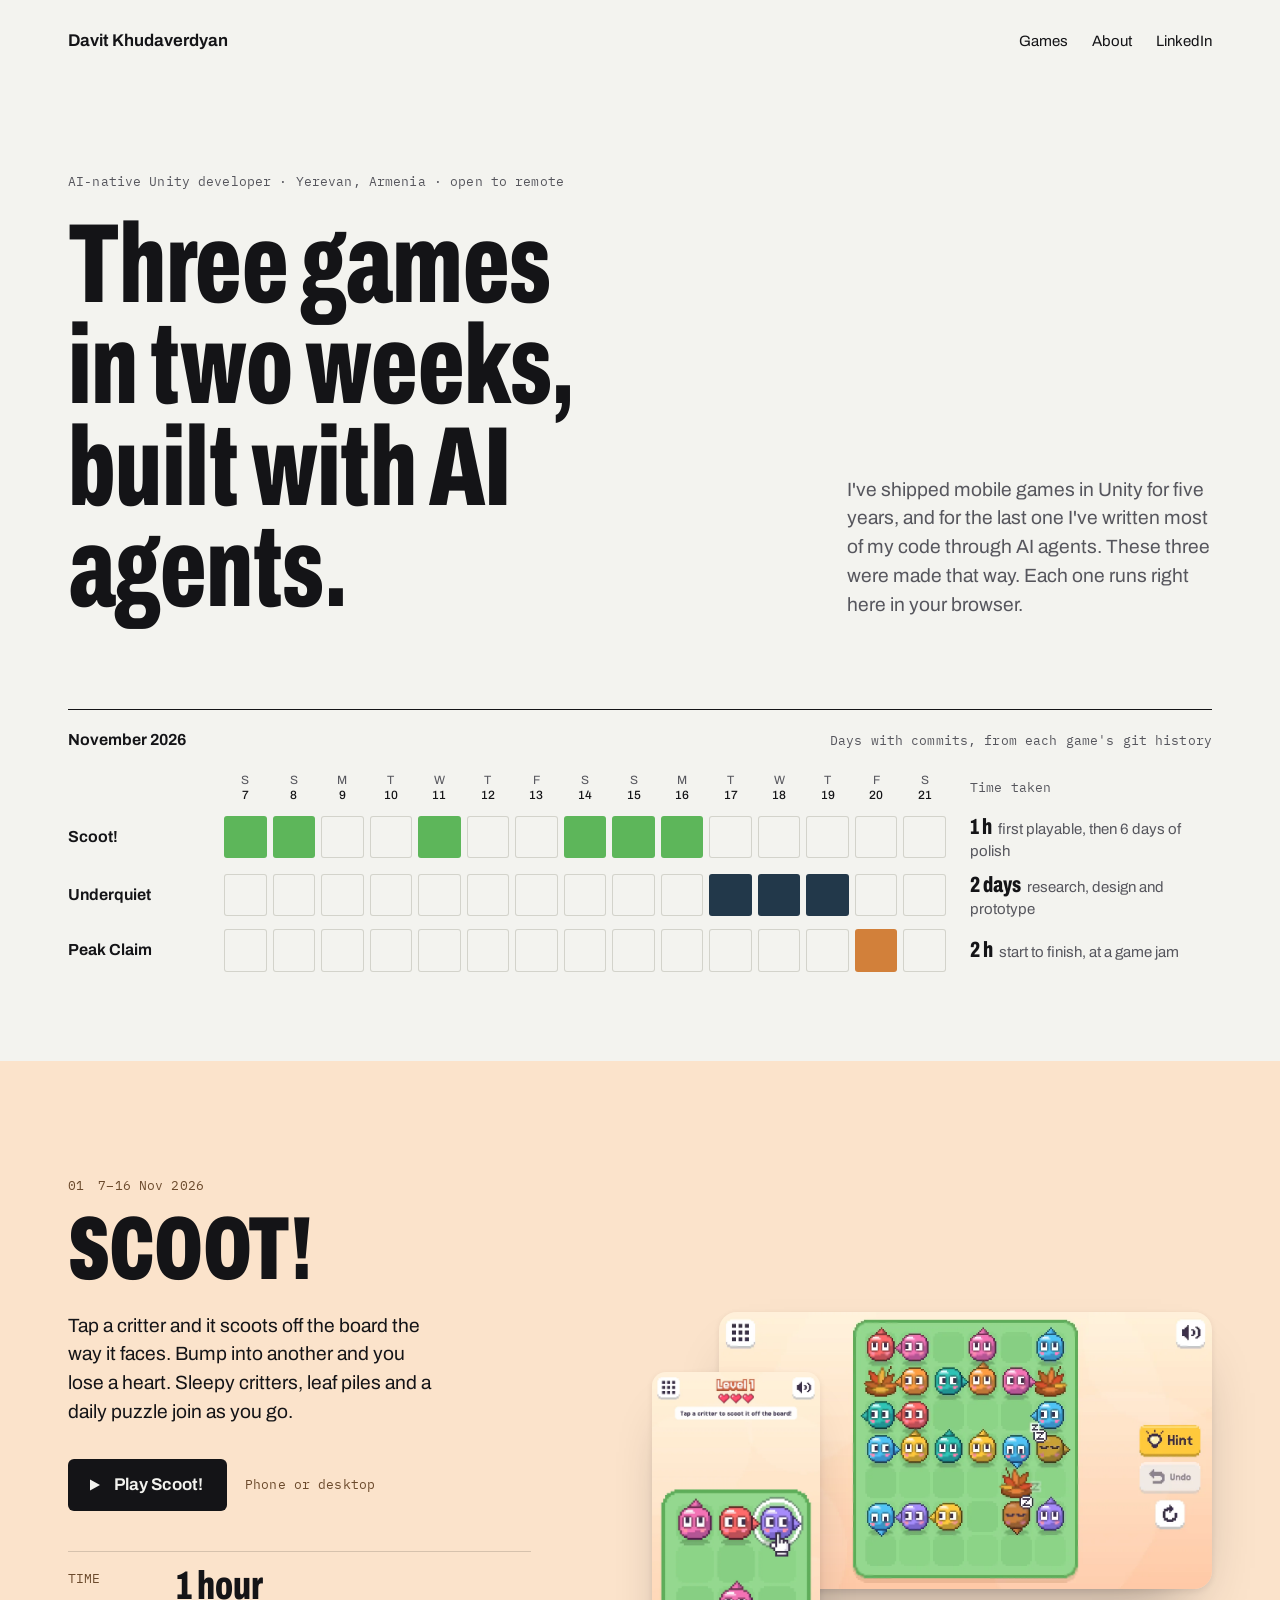
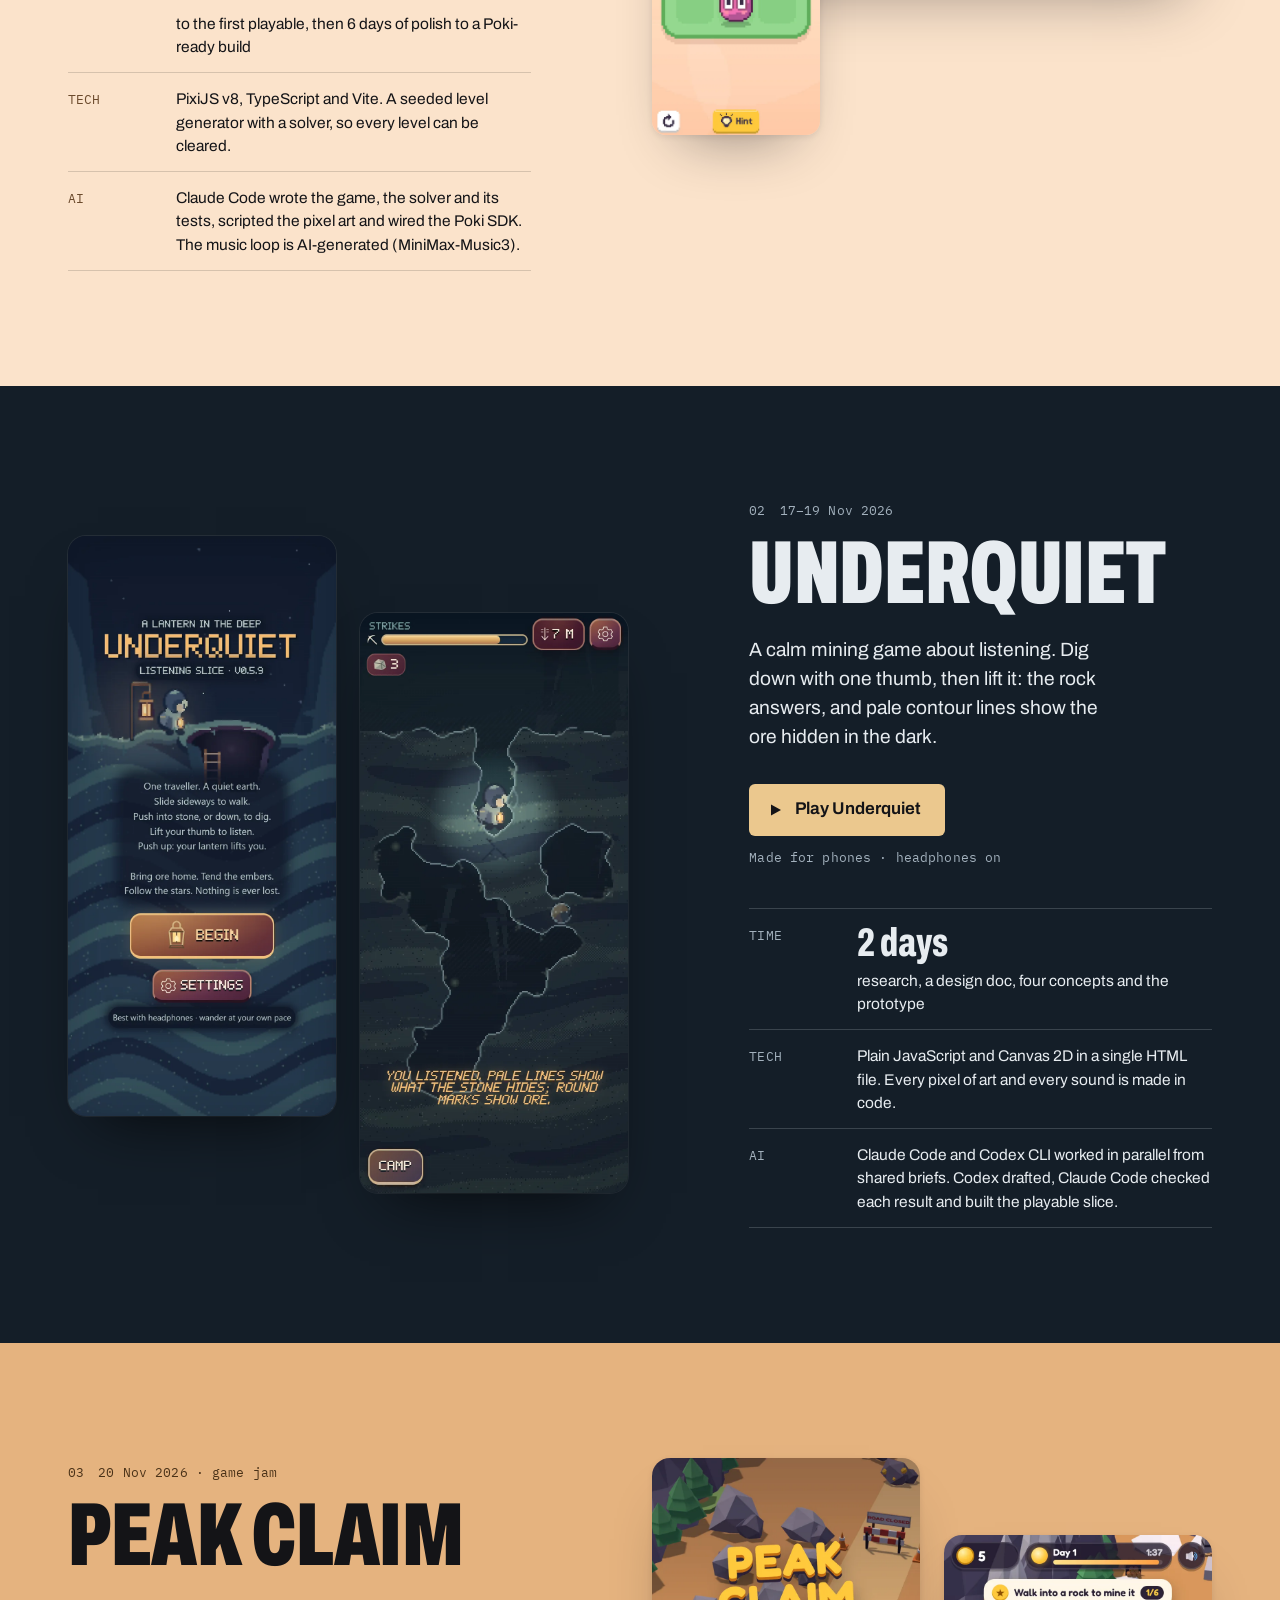
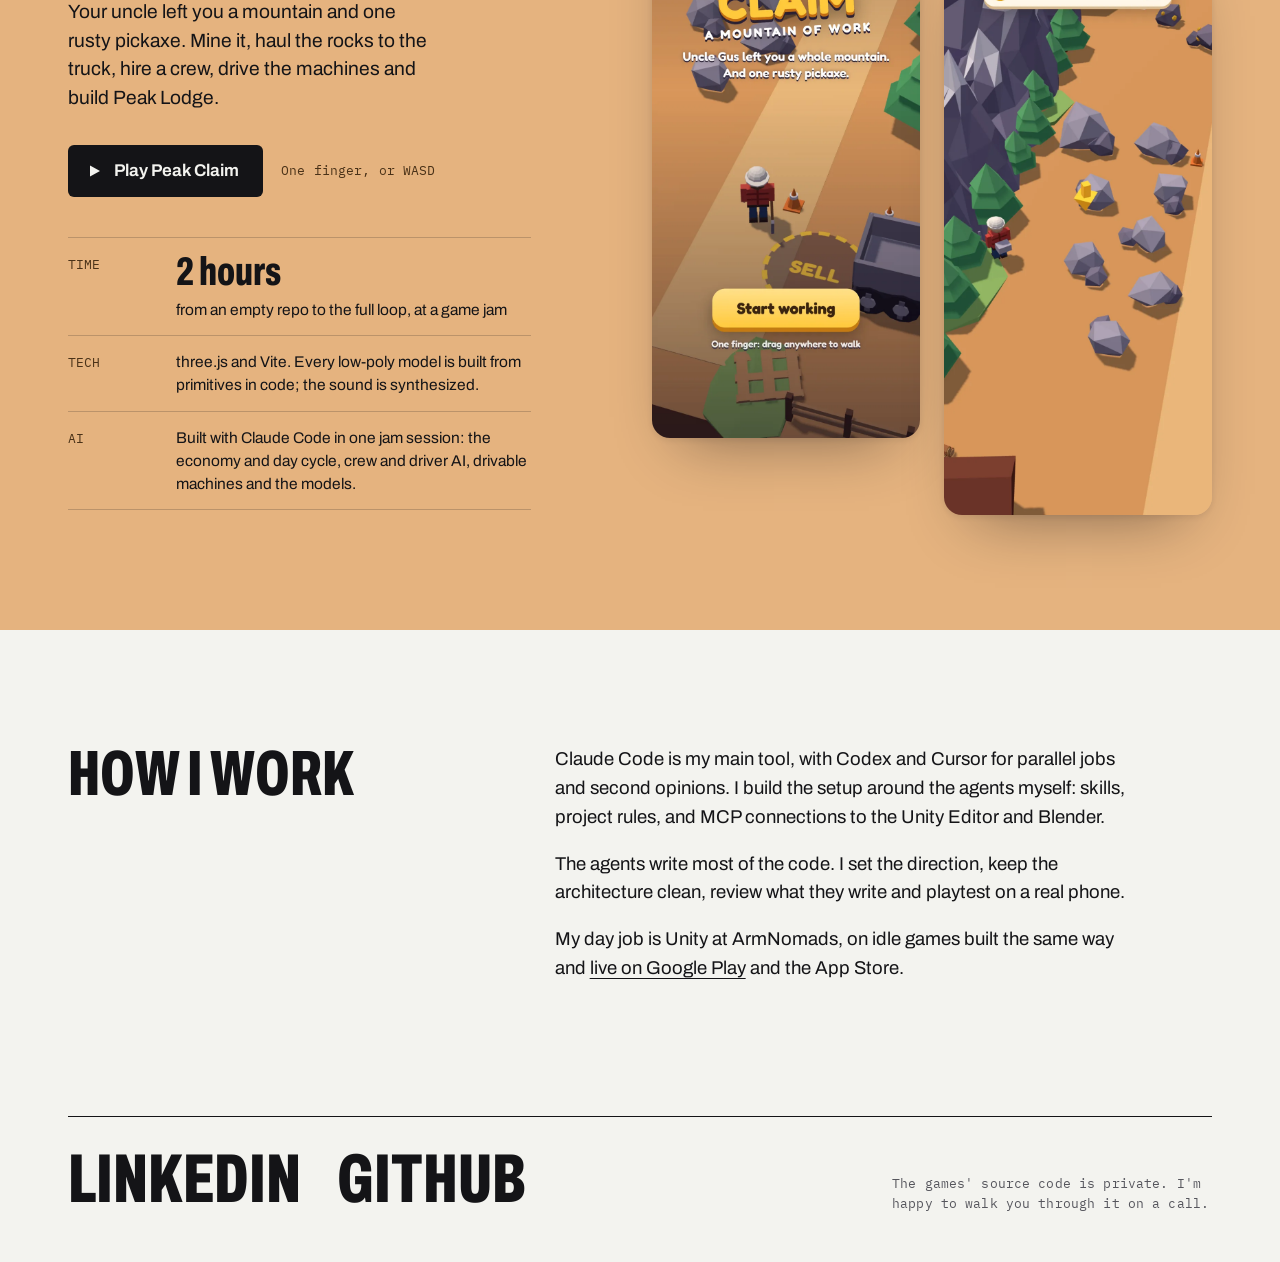
==== index.html @ 6ec35823 "Replace the Vue template with a games showcase A static one-page site with three games built with AI" ====
<!doctype html>
<html lang="en">
<head>
<meta charset="utf-8">
<meta name="viewport" content="width=device-width, initial-scale=1">
<title>Davit Khudaverdyan · AI-native Unity developer</title>
<meta name="description" content="Three games built with AI agents in two weeks, playable in the browser: Scoot!, Underquiet and Peak Claim. Davit Khudaverdyan, Unity developer.">
<link rel="canonical" href="https://eternal-crave.github.io/gamedev-portfolio/">
<meta property="og:type" content="website">
<meta property="og:title" content="Davit Khudaverdyan · Three games built with AI agents">
<meta property="og:description" content="Scoot!, Underquiet and Peak Claim: playable in the browser, with how long each took and how AI was used.">
<meta property="og:url" content="https://eternal-crave.github.io/gamedev-portfolio/">
<meta property="og:image" content="https://eternal-crave.github.io/gamedev-portfolio/img/og.png">
<meta property="og:image:width" content="1200">
<meta property="og:image:height" content="630">
<meta name="twitter:card" content="summary_large_image">
<meta name="theme-color" content="#f3f3ef">
<link rel="icon" href="img/favicon.svg" type="image/svg+xml">
<link rel="preconnect" href="https://fonts.googleapis.com">
<link rel="preconnect" href="https://fonts.gstatic.com" crossorigin>
<link rel="stylesheet" href="https://fonts.googleapis.com/css2?family=Archivo:wdth,wght@62..125,400..900&amp;family=IBM+Plex+Mono:wght@400;500&amp;display=swap">
<link rel="stylesheet" href="css/site.css">
</head>
<body>

<header class="wrap top">
<a class="name" href="./">Davit Khudaverdyan</a>
<nav aria-label="Main">
<a href="#games">Games</a>
<a href="#about">About</a>
<a href="https://www.linkedin.com/in/khudaverdyan-davit/">LinkedIn</a>
</nav>
</header>

<main>
<section class="wrap intro">
<p class="role mono">AI-native Unity developer · Yerevan, Armenia · open to remote</p>
<div class="intro-grid">
<h1>Three games in two weeks, built with AI agents.</h1>
<p class="lede">I've shipped mobile games in Unity for five years, and for the last one I've written most of my code through AI agents. These three were made that way. Each one runs right here in your browser.</p>
</div>

<figure class="log" id="games" aria-labelledby="log-title">
<div class="log-head">
<h2 id="log-title">November 2026</h2>
<p class="mono">Days with commits, from each game's git history</p>
</div>
<div class="log-grid">
<span></span>
<span class="d" aria-hidden="true">S<b>7</b></span><span class="d" aria-hidden="true">S<b>8</b></span><span class="d" aria-hidden="true">M<b>9</b></span><span class="d" aria-hidden="true">T<b>10</b></span><span class="d" aria-hidden="true">W<b>11</b></span><span class="d" aria-hidden="true">T<b>12</b></span><span class="d" aria-hidden="true">F<b>13</b></span><span class="d" aria-hidden="true">S<b>14</b></span><span class="d" aria-hidden="true">S<b>15</b></span><span class="d" aria-hidden="true">M<b>16</b></span><span class="d" aria-hidden="true">T<b>17</b></span><span class="d" aria-hidden="true">W<b>18</b></span><span class="d" aria-hidden="true">T<b>19</b></span><span class="d" aria-hidden="true">F<b>20</b></span><span class="d" aria-hidden="true">S<b>21</b></span>
<span class="th-tot mono">Time taken</span>

<a class="row-name r-scoot" href="#scoot">Scoot!<span class="sr">: commits on 7, 8, 11, 14, 15 and 16 November</span></a>
<span class="c on r-scoot"></span><span class="c on r-scoot"></span><span class="c"></span><span class="c"></span><span class="c on r-scoot"></span><span class="c"></span><span class="c"></span><span class="c on r-scoot"></span><span class="c on r-scoot"></span><span class="c on r-scoot"></span><span class="c"></span><span class="c"></span><span class="c"></span><span class="c"></span><span class="c"></span>
<span class="tot"><b>1 h</b>first playable, then 6 days of polish</span>

<a class="row-name r-uq" href="#underquiet">Underquiet<span class="sr">: commits on 17, 18 and 19 November</span></a>
<span class="c"></span><span class="c"></span><span class="c"></span><span class="c"></span><span class="c"></span><span class="c"></span><span class="c"></span><span class="c"></span><span class="c"></span><span class="c"></span><span class="c on r-uq"></span><span class="c on r-uq"></span><span class="c on r-uq"></span><span class="c"></span><span class="c"></span>
<span class="tot"><b>2 days</b>research, design and prototype</span>

<a class="row-name r-peak" href="#peak-claim">Peak Claim<span class="sr">: commits on 20 November</span></a>
<span class="c"></span><span class="c"></span><span class="c"></span><span class="c"></span><span class="c"></span><span class="c"></span><span class="c"></span><span class="c"></span><span class="c"></span><span class="c"></span><span class="c"></span><span class="c"></span><span class="c"></span><span class="c on r-peak"></span><span class="c"></span>
<span class="tot"><b>2 h</b>start to finish, at a game jam</span>
</div>
</figure>
</section>

<section class="game game--scoot" id="scoot" aria-labelledby="scoot-title">
<div class="wrap game-grid">
<div class="game-text">
<p class="game-meta mono"><span>01</span><span>7–16 Nov 2026</span></p>
<h2 class="game-title" id="scoot-title">Scoot!</h2>
<p class="pitch">Tap a critter and it scoots off the board the way it faces. Bump into another and you lose a heart. Sleepy critters, leaf piles and a daily puzzle join as you go.</p>
<div class="actions">
<a class="play" href="games/scoot/"><svg viewBox="0 0 14 14" aria-hidden="true"><path d="M2 1.5v11l10-5.5z" fill="currentColor"/></svg>Play Scoot!</a>
<span class="hint mono">Phone or desktop</span>
</div>
<dl class="spec">
<div><dt class="mono">Time</dt><dd><span class="big">1 hour</span>to the first playable, then 6 days of polish to a Poki-ready build</dd></div>
<div><dt class="mono">Tech</dt><dd>PixiJS v8, TypeScript and Vite. A seeded level generator with a solver, so every level can be cleared.</dd></div>
<div><dt class="mono">AI</dt><dd>Claude Code wrote the game, the solver and its tests, scripted the pixel art and wired the Poki SDK. The music loop is AI-generated (MiniMax-Music3).</dd></div>
</dl>
</div>
<div class="game-media">
<div class="stack">
<img class="shot wide" src="img/scoot-wide.webp" width="1280" height="720" loading="lazy" decoding="async" alt="Scoot level 17: a green board full of round pixel-art critters, some asleep, with leaf piles in two corners.">
<img class="shot phone" src="img/scoot-portrait.webp" width="780" height="1688" loading="lazy" decoding="async" alt="Scoot on a phone: level 1 with four critters and a pointing hand showing which one to tap.">
</div>
</div>
</div>
</section>

<section class="game game--uq game--flip" id="underquiet" aria-labelledby="uq-title">
<div class="wrap game-grid">
<div class="game-text">
<p class="game-meta mono"><span>02</span><span>17–19 Nov 2026</span></p>
<h2 class="game-title" id="uq-title">Underquiet</h2>
<p class="pitch">A calm mining game about listening. Dig down with one thumb, then lift it: the rock answers, and pale contour lines show the ore hidden in the dark.</p>
<div class="actions">
<a class="play" href="games/underquiet/"><svg viewBox="0 0 14 14" aria-hidden="true"><path d="M2 1.5v11l10-5.5z" fill="currentColor"/></svg>Play Underquiet</a>
<span class="hint mono">Made for phones · headphones on</span>
</div>
<dl class="spec">
<div><dt class="mono">Time</dt><dd><span class="big">2 days</span>research, a design doc, four concepts and the prototype</dd></div>
<div><dt class="mono">Tech</dt><dd>Plain JavaScript and Canvas 2D in a single HTML file. Every pixel of art and every sound is made in code.</dd></div>
<div><dt class="mono">AI</dt><dd>Claude Code and Codex CLI worked in parallel from shared briefs. Codex drafted, Claude Code checked each result and built the playable slice.</dd></div>
</dl>
</div>
<div class="game-media">
<div class="pair">
<img class="shot" src="img/uq-title.webp" width="780" height="1688" loading="lazy" decoding="async" alt="Underquiet title screen: a hooded traveller with a lantern beside a mine shaft at night.">
<img class="shot" src="img/uq-listen.webp" width="780" height="1688" loading="lazy" decoding="async" alt="Underquiet underground: pale contour lines outline caves and ore around the lantern.">
</div>
</div>
</div>
</section>

<section class="game game--peak" id="peak-claim" aria-labelledby="peak-title">
<div class="wrap game-grid">
<div class="game-text">
<p class="game-meta mono"><span>03</span><span>20 Nov 2026 · game jam</span></p>
<h2 class="game-title" id="peak-title">Peak Claim</h2>
<p class="pitch">Your uncle left you a mountain and one rusty pickaxe. Mine it, haul the rocks to the truck, hire a crew, drive the machines and build Peak Lodge.</p>
<div class="actions">
<a class="play" href="games/peak-claim/"><svg viewBox="0 0 14 14" aria-hidden="true"><path d="M2 1.5v11l10-5.5z" fill="currentColor"/></svg>Play Peak Claim</a>
<span class="hint mono">One finger, or WASD</span>
</div>
<dl class="spec">
<div><dt class="mono">Time</dt><dd><span class="big">2 hours</span>from an empty repo to the full loop, at a game jam</dd></div>
<div><dt class="mono">Tech</dt><dd>three.js and Vite. Every low-poly model is built from primitives in code; the sound is synthesized.</dd></div>
<div><dt class="mono">AI</dt><dd>Built with Claude Code in one jam session: the economy and day cycle, crew and driver AI, drivable machines and the models.</dd></div>
</dl>
</div>
<div class="game-media">
<div class="pair">
<img class="shot" src="img/peak-title.webp" width="780" height="1688" loading="lazy" decoding="async" alt="Peak Claim title screen: a low-poly miner by a dump truck on a mountain road.">
<img class="shot" src="img/peak-play.webp" width="780" height="1688" loading="lazy" decoding="async" alt="Peak Claim gameplay: the miner walks into a field of grey rocks with a quest to mine six.">
</div>
</div>
</div>
</section>

<section class="wrap about" id="about" aria-labelledby="about-title">
<div class="about-grid">
<h2 id="about-title">How I work</h2>
<div class="about-body">
<p>Claude Code is my main tool, with Codex and Cursor for parallel jobs and second opinions. I build the setup around the agents myself: skills, project rules, and MCP connections to the Unity Editor and Blender.</p>
<p>The agents write most of the code. I set the direction, keep the architecture clean, review what they write and playtest on a real phone.</p>
<p>My day job is Unity at ArmNomads, on idle games built the same way and <a href="https://play.google.com/store/apps/dev?id=7195629711196823093">live on Google Play</a> and the App Store.</p>
</div>
</div>
</section>
</main>

<footer class="wrap">
<div class="foot">
<div class="contact">
<a href="https://www.linkedin.com/in/khudaverdyan-davit/">LinkedIn</a>
<a href="https://github.com/eternal-crave">GitHub</a>
</div>
<p class="foot-note mono">The games' source code is private. I'm happy to walk you through it on a call.</p>
</div>
</footer>

</body>
</html>
---- css/site.css ----
:root {
  --paper: #f3f3ef;
  --ink: #141417;
  --muted: #56565d;
  --line: #d3d3cb;

  --scoot-bg: #fbe3cb;
  --scoot-sub: #6b4a2c;
  --uq-bg: #141e28;
  --uq-ink: #e7ecf0;
  --uq-sub: #a3b1bd;
  --uq-lamp: #ebc88e;
  --peak-bg: #e5b37f;
  --peak-sub: #4a3218;
}

* { box-sizing: border-box; }
html { -webkit-text-size-adjust: 100%; }
body {
  margin: 0;
  background: var(--paper);
  color: var(--ink);
  font-family: "Archivo", system-ui, -apple-system, "Segoe UI", sans-serif;
  font-size: 17px;
  line-height: 1.55;
  -webkit-font-smoothing: antialiased;
}
img { display: block; max-width: 100%; height: auto; }
a { color: inherit; }
a:focus-visible { outline: 3px solid currentColor; outline-offset: 4px; border-radius: 2px; }

.wrap { max-width: 1240px; margin: 0 auto; padding: 0 clamp(16px, 4vw, 48px); }
.mono { font-family: "IBM Plex Mono", ui-monospace, "Cascadia Mono", monospace; font-size: 13px; letter-spacing: 0.01em; }
.sr { position: absolute; width: 1px; height: 1px; overflow: hidden; clip: rect(0 0 0 0); white-space: nowrap; }

/* Top bar */
.top { display: flex; flex-wrap: wrap; justify-content: space-between; align-items: baseline; gap: 8px 24px; padding-top: 28px; padding-bottom: 28px; }
.top .name { font-weight: 650; font-size: 17px; text-decoration: none; }
.top nav { display: flex; gap: 24px; font-size: 15px; }
.top nav a { text-decoration: none; }
.top a:hover { text-decoration: underline; text-underline-offset: 4px; }

/* Intro */
.intro { padding-top: clamp(32px, 7vw, 96px); padding-bottom: clamp(56px, 7vw, 104px); }
.role { color: var(--muted); margin: 0 0 22px; }
.intro-grid { display: grid; grid-template-columns: repeat(12, minmax(0, 1fr)); column-gap: 24px; row-gap: 28px; align-items: end; }
h1 { grid-column: 1 / span 8; margin: 0; font-stretch: 62%; font-weight: 800; font-size: clamp(54px, 8.8vw, 132px); line-height: 0.9; letter-spacing: -0.005em; max-width: 11.5ch; }
.lede { grid-column: 9 / span 4; margin: 0; font-size: clamp(18px, 1.5vw, 20px); line-height: 1.5; color: var(--muted); }

/* Timesheet */
.log { margin: clamp(56px, 7vw, 104px) 0 0; padding-top: 18px; border-top: 1.5px solid var(--ink); }
.log-head { display: flex; flex-wrap: wrap; justify-content: space-between; align-items: baseline; gap: 6px 16px; margin-bottom: 20px; }
.log-head h2 { margin: 0; font-size: 16px; font-weight: 650; }
.log-head p { margin: 0; color: var(--muted); }
.log-grid { display: grid; grid-template-columns: minmax(96px, 150px) repeat(15, minmax(0, 1fr)) minmax(170px, 260px); column-gap: 6px; row-gap: 10px; align-items: center; }
.d { text-align: center; color: var(--muted); font-size: 12px; line-height: 1.25; }
.d b { display: block; font-weight: 500; color: var(--ink); }
.c { aspect-ratio: 1; border-radius: 3px; box-shadow: inset 0 0 0 1px var(--line); }
.c.on { box-shadow: none; background: var(--cell); }
.r-scoot { --cell: #5db65a; }
.r-uq { --cell: #22384a; }
.r-peak { --cell: #d2803a; }
.row-name { font-weight: 650; font-size: 16px; text-decoration: none; }
.row-name:hover { text-decoration: underline; text-underline-offset: 4px; }
.tot { padding-left: 18px; color: var(--muted); font-size: 15px; line-height: 1.3; }
.tot b { font-stretch: 70%; font-weight: 800; font-size: 22px; color: var(--ink); margin-right: 6px; }
.th-tot { padding-left: 18px; color: var(--muted); }

/* Games */
.game { padding: clamp(64px, 9vw, 136px) 0; background: var(--bg); color: var(--fg, var(--ink)); }
.game--scoot { --bg: var(--scoot-bg); --sub: var(--scoot-sub); --rule: rgba(20, 20, 23, 0.16); }
.game--uq { --bg: var(--uq-bg); --fg: var(--uq-ink); --sub: var(--uq-sub); --rule: rgba(231, 236, 240, 0.18); }
.game--peak { --bg: var(--peak-bg); --sub: var(--peak-sub); --rule: rgba(20, 20, 23, 0.2); }
.game-grid { display: grid; grid-template-columns: repeat(12, minmax(0, 1fr)); column-gap: 24px; row-gap: 56px; align-items: center; }
.game-text { grid-column: 1 / span 5; }
.game-media { grid-column: 7 / span 6; }
.game--flip .game-text { grid-column: 8 / span 5; order: 2; }
.game--flip .game-media { grid-column: 1 / span 6; order: 1; }
.game-meta { display: flex; gap: 14px; margin: 0; color: var(--sub); }
.game-title { margin: 14px 0 24px; font-stretch: 62%; font-weight: 850; font-size: clamp(60px, 7vw, 104px); line-height: 0.86; letter-spacing: -0.005em; text-transform: uppercase; }
.pitch { margin: 0; max-width: 34ch; font-size: clamp(18px, 1.5vw, 20px); line-height: 1.5; }
.actions { display: flex; flex-wrap: wrap; align-items: center; gap: 12px 18px; margin-top: 32px; }
.play { display: inline-flex; align-items: center; gap: 12px; min-height: 52px; padding: 0 24px 0 20px; border-radius: 6px; background: var(--ink); color: var(--paper); font-weight: 650; font-size: 17px; text-decoration: none; transition: transform 0.15s ease, background-color 0.15s ease; }
.play svg { width: 14px; height: 14px; flex: none; }
.play:hover { background: #000; transform: translateY(-1px); }
.play:active { transform: translateY(0); }
.play:focus-visible { outline: 3px solid var(--fg, var(--ink)); outline-offset: 3px; }
.game--uq .play { background: var(--uq-lamp); color: var(--ink); }
.game--uq .play:hover { background: #f4d8a8; }
.hint { color: var(--sub); }
.spec { margin: 40px 0 0; border-top: 1px solid var(--rule); }
.spec div { display: grid; grid-template-columns: 92px minmax(0, 1fr); gap: 16px; padding: 14px 0; border-bottom: 1px solid var(--rule); }
.spec dt { padding-top: 3px; color: var(--sub); text-transform: uppercase; }
.spec dd { margin: 0; font-size: 15.5px; line-height: 1.5; }
.spec .big { display: block; margin-bottom: 6px; font-stretch: 68%; font-weight: 800; font-size: 40px; line-height: 1; }

.shot { width: 100%; border-radius: 18px; box-shadow: 0 30px 60px -30px rgba(10, 10, 20, 0.45), 0 2px 6px rgba(10, 10, 20, 0.08); }
.game--uq .shot { box-shadow: 0 30px 60px -30px rgba(0, 0, 0, 0.75), 0 0 0 1px rgba(255, 255, 255, 0.07); }
.pair { display: grid; grid-template-columns: repeat(2, minmax(0, 1fr)); gap: clamp(12px, 2vw, 24px); align-items: start; }
.pair .shot:nth-child(2) { margin-top: clamp(40px, 6vw, 88px); }
.stack { position: relative; padding: 0 0 26% 12%; }
.stack .phone { position: absolute; left: 0; bottom: 0; width: 30%; border-radius: 14px; }

/* About */
.about { padding-top: clamp(72px, 9vw, 136px); padding-bottom: clamp(72px, 9vw, 136px); }
.about-grid { display: grid; grid-template-columns: repeat(12, minmax(0, 1fr)); column-gap: 24px; row-gap: 28px; }
.about h2 { grid-column: 1 / span 4; margin: 0; font-stretch: 62%; font-weight: 800; font-size: clamp(42px, 5vw, 72px); line-height: 0.92; text-transform: uppercase; }
.about-body { grid-column: 6 / span 7; font-size: clamp(18px, 1.45vw, 20px); line-height: 1.55; }
.about-body p { margin: 0 0 18px; max-width: 52ch; }
.about-body a { text-underline-offset: 4px; }

/* Footer */
.foot { display: flex; flex-wrap: wrap; justify-content: space-between; align-items: end; gap: 28px; padding-top: 28px; padding-bottom: 48px; border-top: 1.5px solid var(--ink); }
.contact { display: flex; flex-wrap: wrap; gap: 6px 36px; }
.contact a { font-stretch: 62%; font-weight: 800; font-size: clamp(40px, 5.4vw, 72px); line-height: 1; text-transform: uppercase; text-decoration: none; }
.contact a:hover { text-decoration: underline; text-decoration-thickness: 3px; text-underline-offset: 6px; }
.foot-note { margin: 0; color: var(--muted); max-width: 40ch; }

@media (max-width: 860px) {
  h1, .lede { grid-column: 1 / -1; }
  .game-text, .game-media, .game--flip .game-text, .game--flip .game-media { grid-column: 1 / -1; order: 0; }
  .game-grid { row-gap: 44px; }
  .about h2, .about-body { grid-column: 1 / -1; }
}

@media (max-width: 720px) {
  .log-grid { grid-template-columns: 64px repeat(15, minmax(0, 1fr)); column-gap: 3px; row-gap: 8px; }
  .th-tot { display: none; }
  .tot { grid-column: 2 / -1; padding: 0 0 8px; margin-top: -2px; font-size: 13px; }
  .tot b { font-size: 17px; }
  .d { font-size: 10px; }
  .row-name { font-size: 13px; font-stretch: 75%; line-height: 1.15; }
  .spec div { grid-template-columns: 1fr; gap: 4px; }
  .spec .big { font-size: 34px; }
}

@media (prefers-reduced-motion: reduce) {
  .play { transition: none; }
}
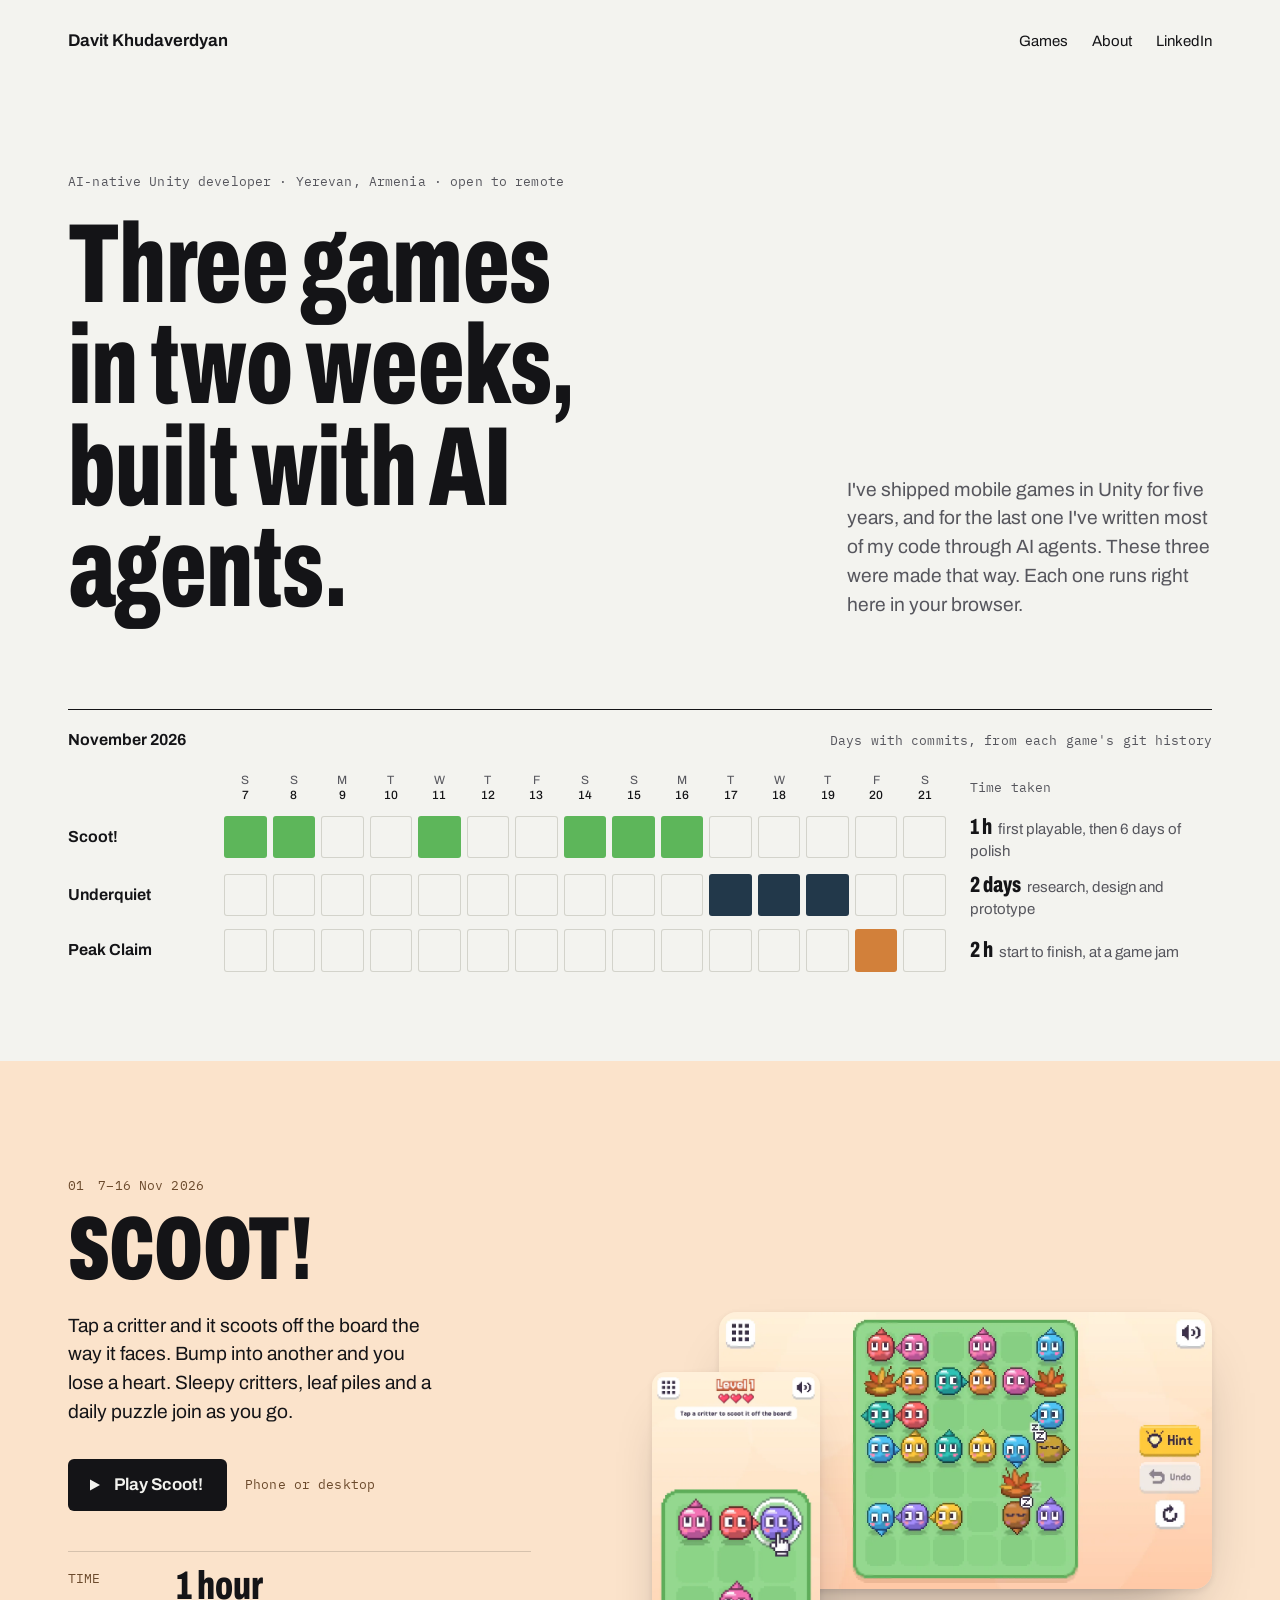
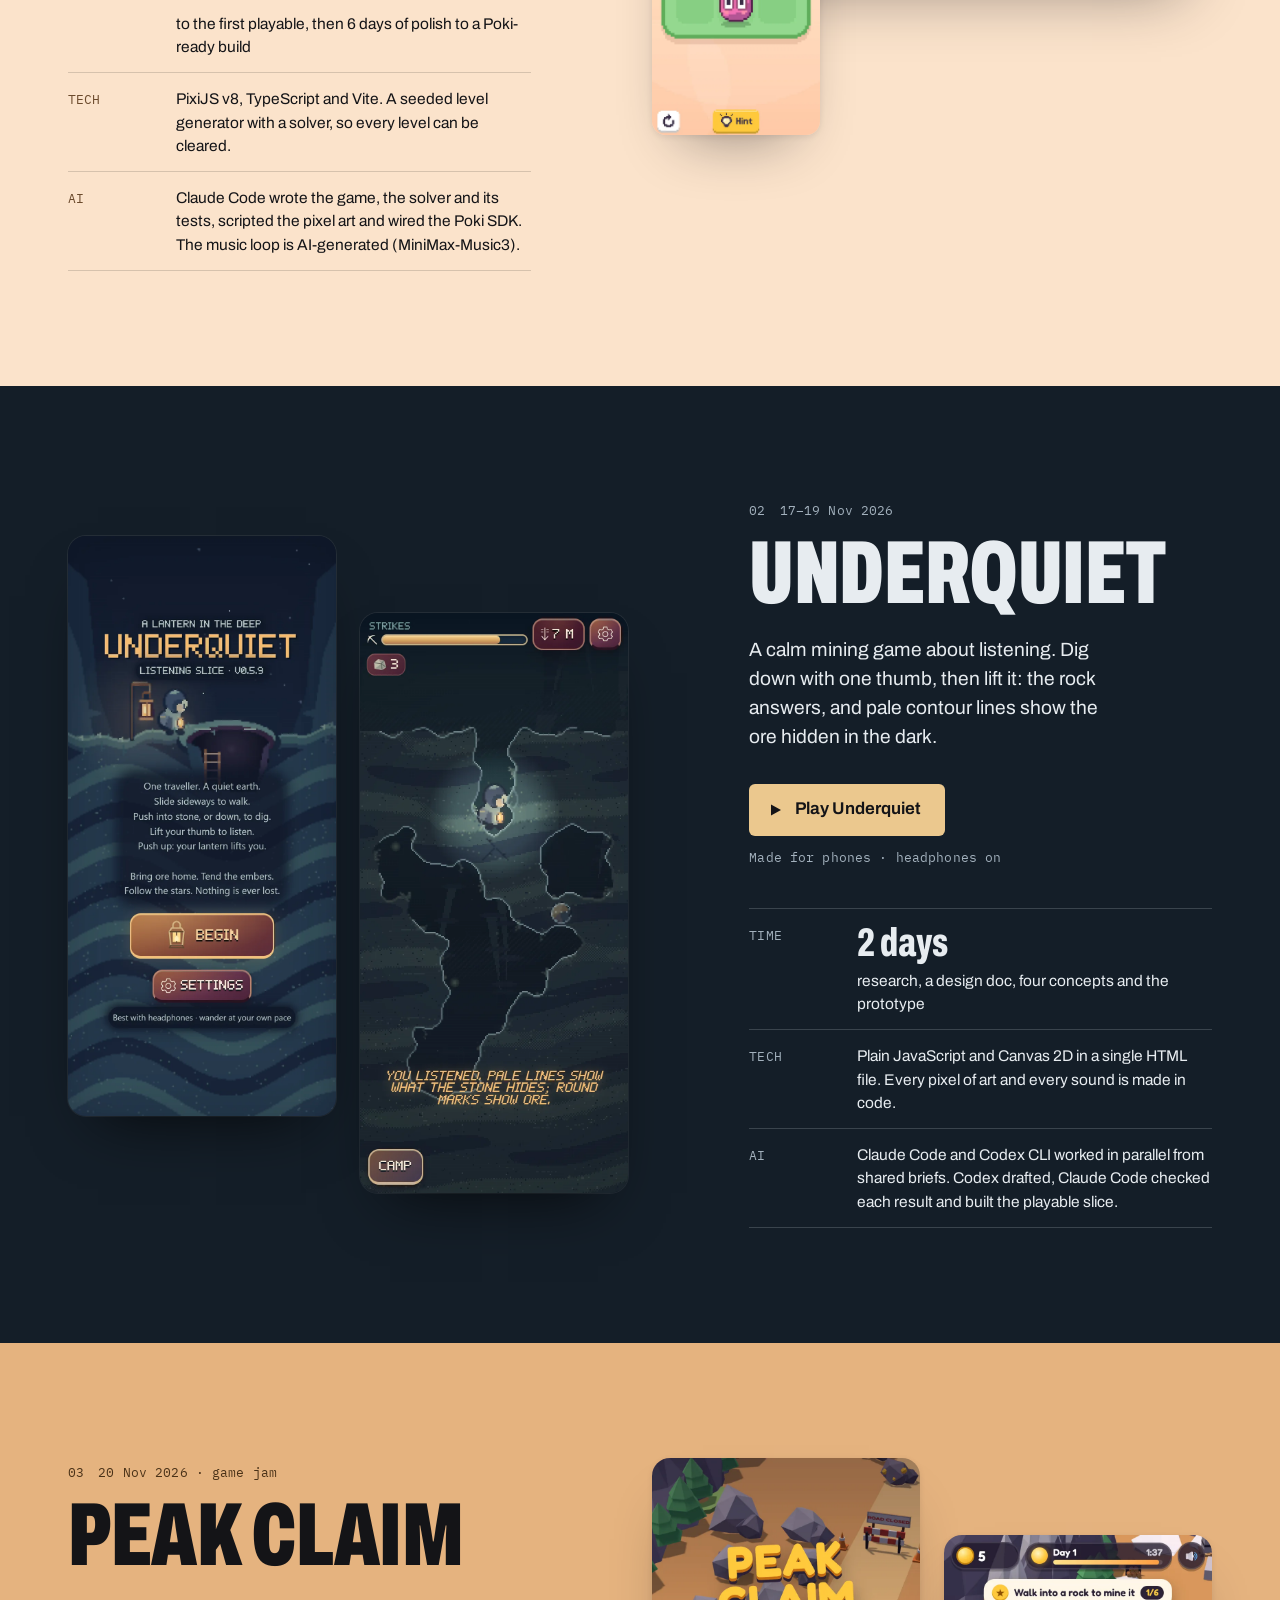
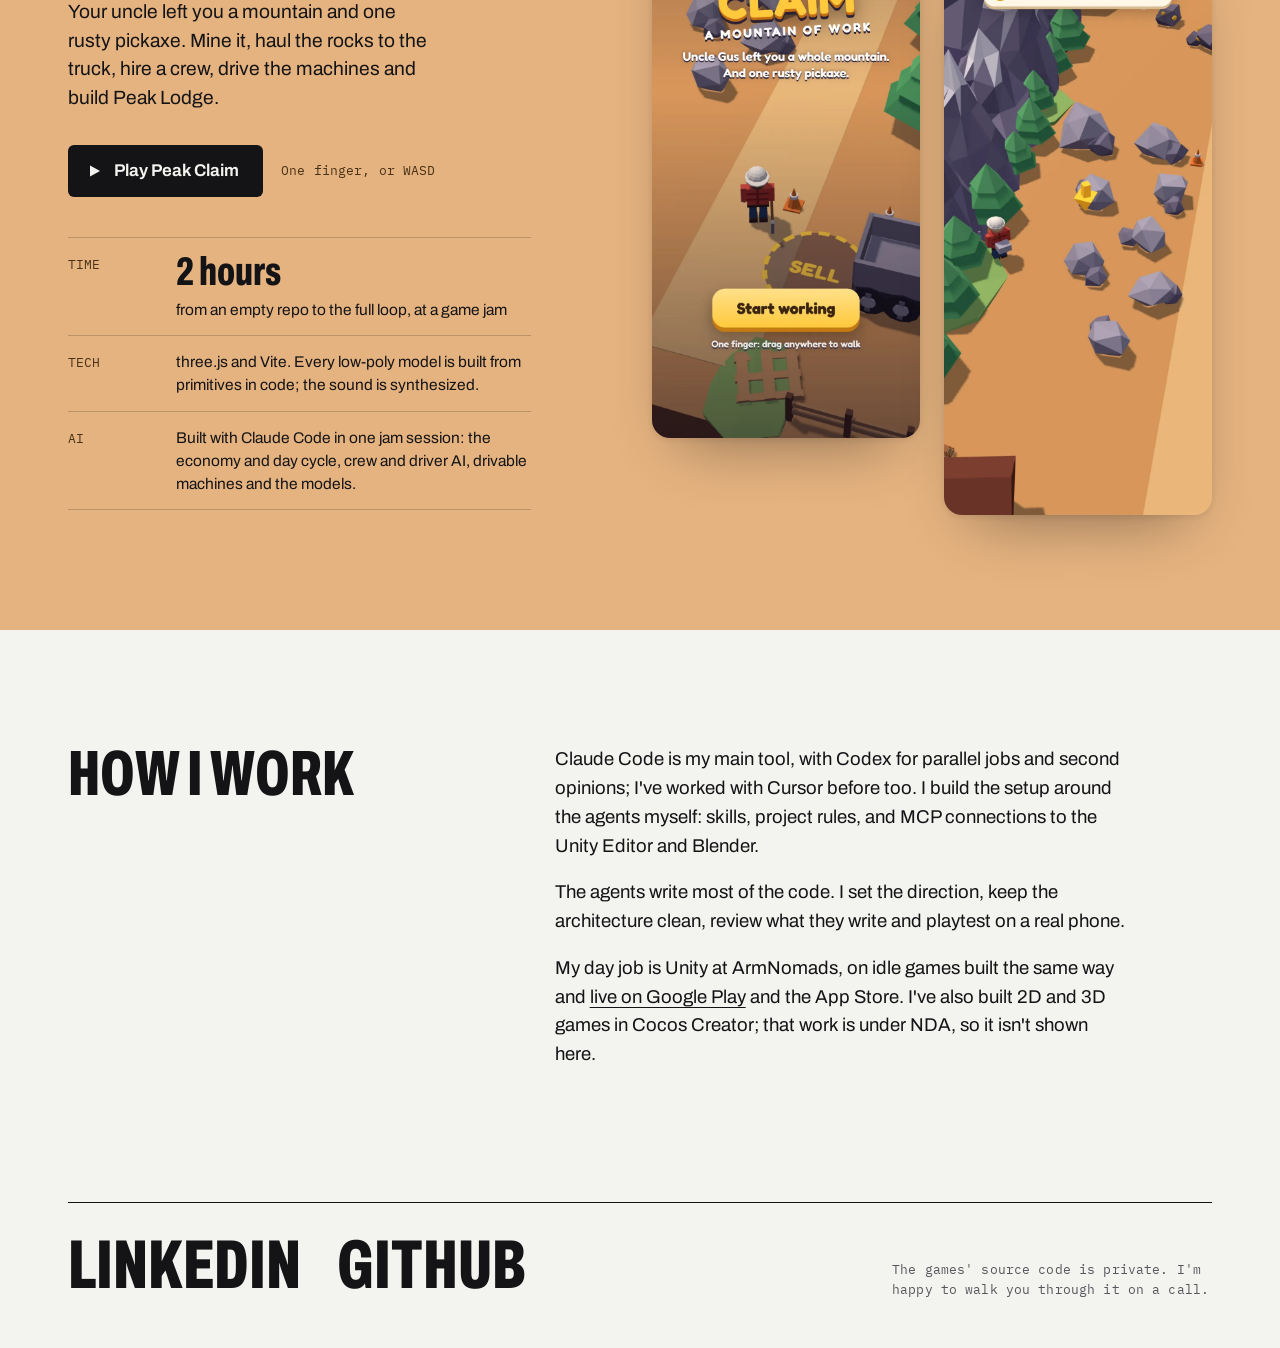
==== commit e0ebe45a: "Correct the AI tools line and mention Cocos work Cursor is past experience, not a current tool. Add " ====
--- a/index.html
+++ b/index.html
@@ -144,9 +144,9 @@
 <div class="about-grid">
 <h2 id="about-title">How I work</h2>
 <div class="about-body">
-<p>Claude Code is my main tool, with Codex and Cursor for parallel jobs and second opinions. I build the setup around the agents myself: skills, project rules, and MCP connections to the Unity Editor and Blender.</p>
+<p>Claude Code is my main tool, with Codex for parallel jobs and second opinions; I've worked with Cursor before too. I build the setup around the agents myself: skills, project rules, and MCP connections to the Unity Editor and Blender.</p>
 <p>The agents write most of the code. I set the direction, keep the architecture clean, review what they write and playtest on a real phone.</p>
-<p>My day job is Unity at ArmNomads, on idle games built the same way and <a href="https://play.google.com/store/apps/dev?id=7195629711196823093">live on Google Play</a> and the App Store.</p>
+<p>My day job is Unity at ArmNomads, on idle games built the same way and <a href="https://play.google.com/store/apps/dev?id=7195629711196823093">live on Google Play</a> and the App Store. I've also built 2D and 3D games in Cocos Creator; that work is under NDA, so it isn't shown here.</p>
 </div>
 </div>
 </section>
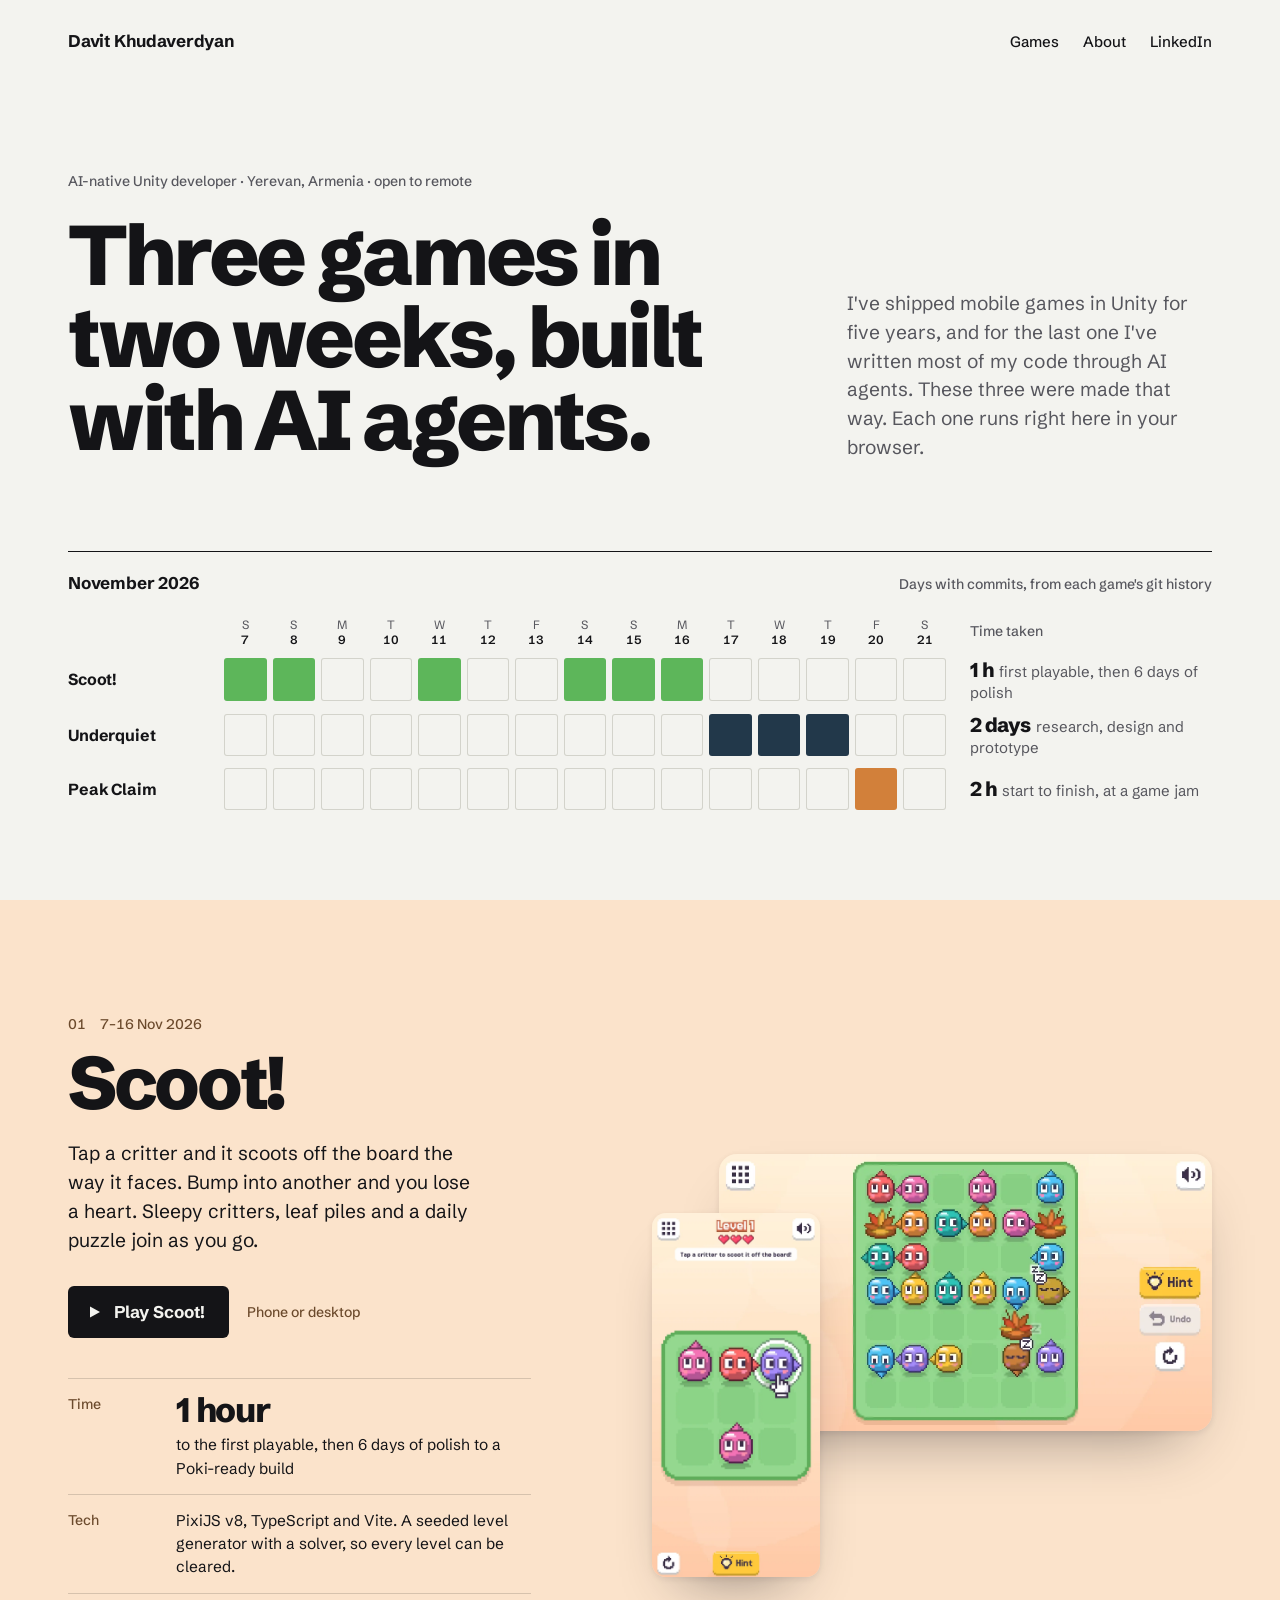
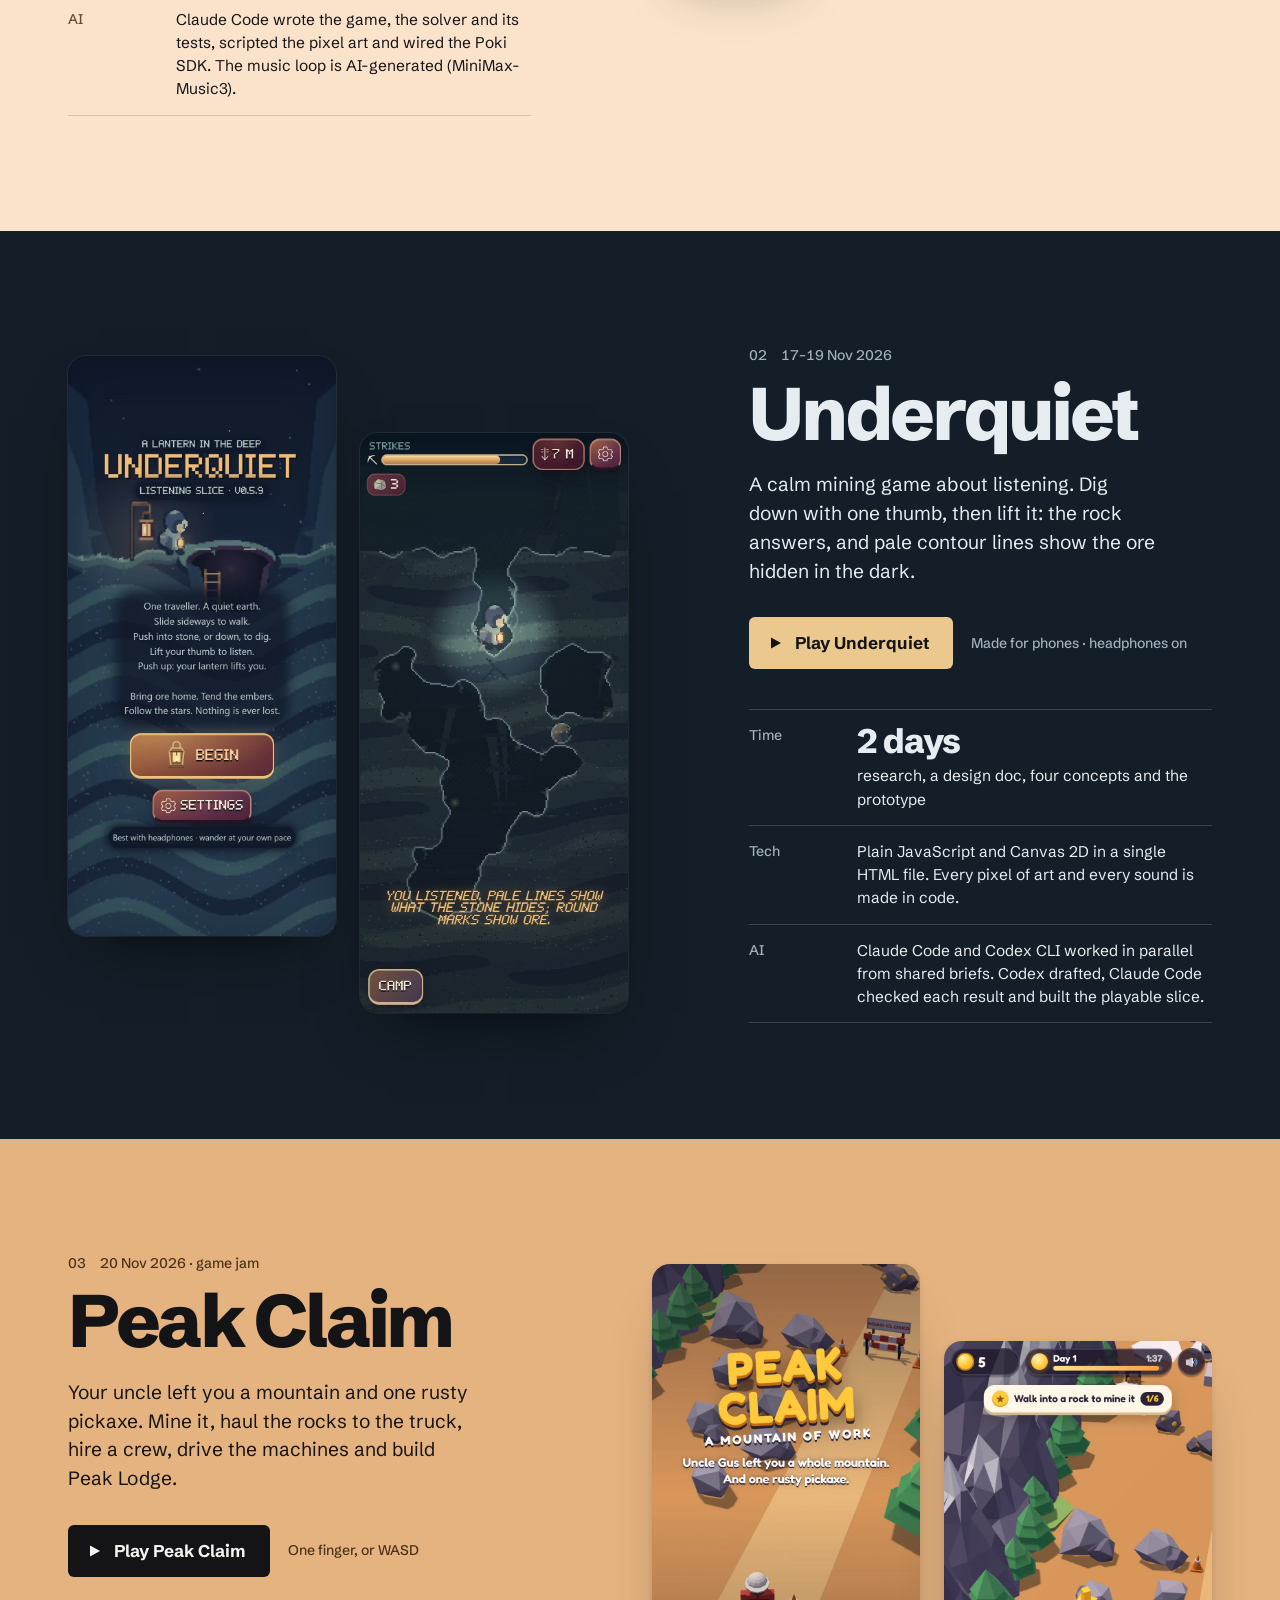
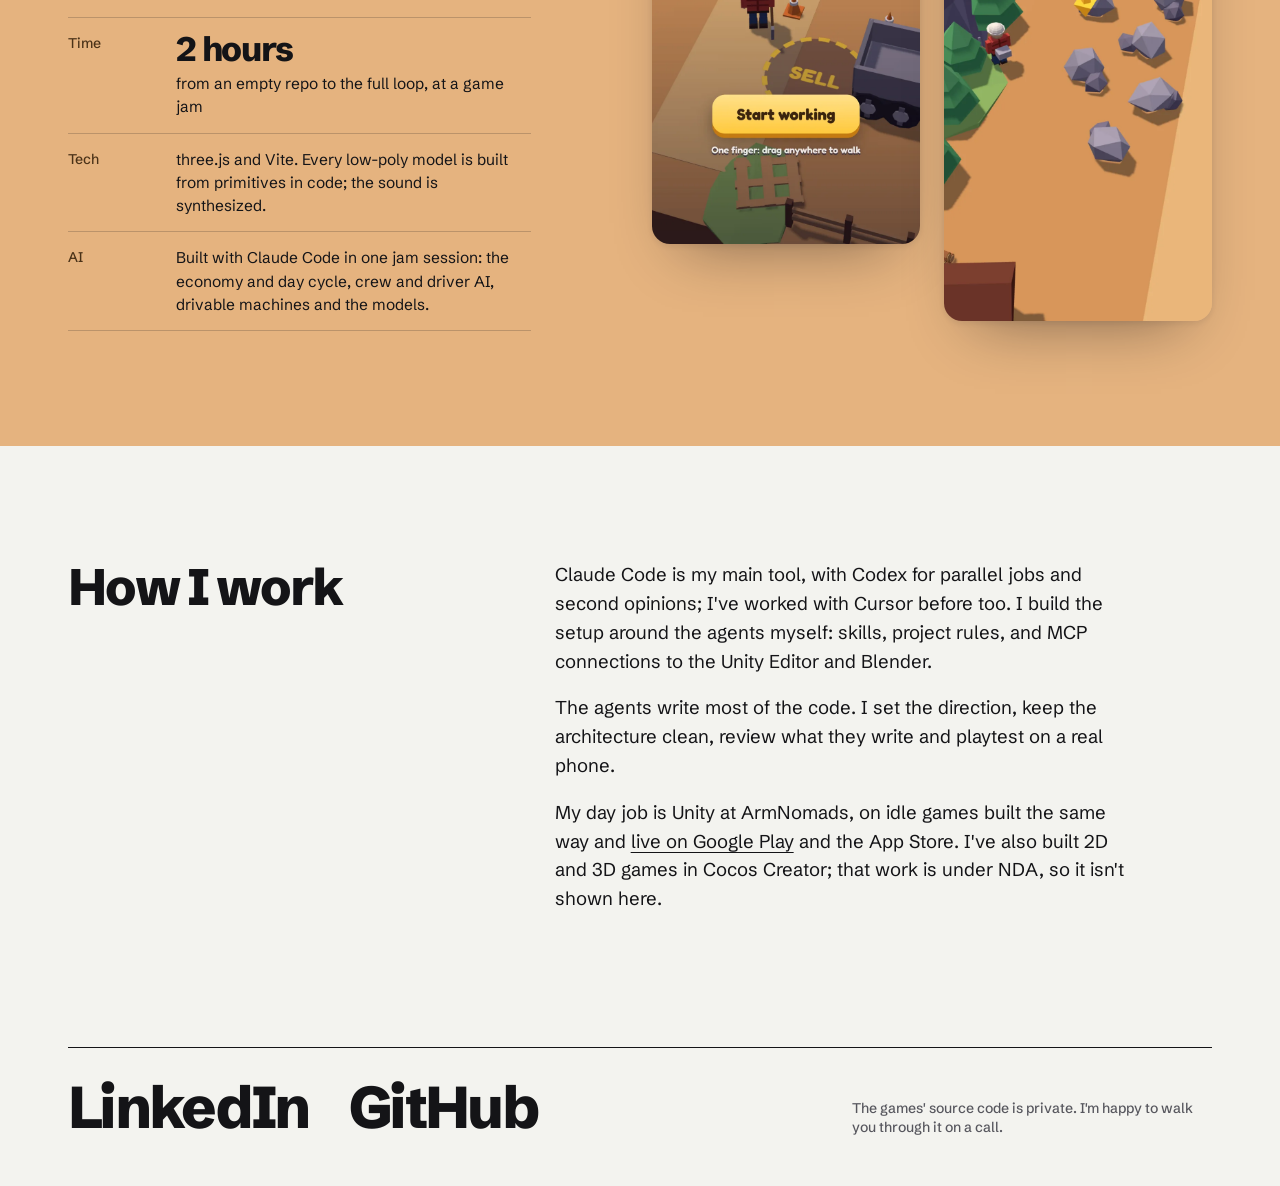
==== commit 2c2e972e: "Switch to Schibsted Grotesk and drop the mono labels Condensed all-caps headings and monospace label" ====
--- a/index.html
+++ b/index.html
@@ -18,7 +18,7 @@
 <link rel="icon" href="img/favicon.svg" type="image/svg+xml">
 <link rel="preconnect" href="https://fonts.googleapis.com">
 <link rel="preconnect" href="https://fonts.gstatic.com" crossorigin>
-<link rel="stylesheet" href="https://fonts.googleapis.com/css2?family=Archivo:wdth,wght@62..125,400..900&amp;family=IBM+Plex+Mono:wght@400;500&amp;display=swap">
+<link rel="stylesheet" href="https://fonts.googleapis.com/css2?family=Schibsted+Grotesk:wght@400..900&amp;display=swap">
 <link rel="stylesheet" href="css/site.css">
 </head>
 <body>
@@ -34,7 +34,7 @@
 
 <main>
 <section class="wrap intro">
-<p class="role mono">AI-native Unity developer · Yerevan, Armenia · open to remote</p>
+<p class="role small">AI-native Unity developer · Yerevan, Armenia · open to remote</p>
 <div class="intro-grid">
 <h1>Three games in two weeks, built with AI agents.</h1>
 <p class="lede">I've shipped mobile games in Unity for five years, and for the last one I've written most of my code through AI agents. These three were made that way. Each one runs right here in your browser.</p>
@@ -43,12 +43,12 @@
 <figure class="log" id="games" aria-labelledby="log-title">
 <div class="log-head">
 <h2 id="log-title">November 2026</h2>
-<p class="mono">Days with commits, from each game's git history</p>
+<p class="small">Days with commits, from each game's git history</p>
 </div>
 <div class="log-grid">
 <span></span>
 <span class="d" aria-hidden="true">S<b>7</b></span><span class="d" aria-hidden="true">S<b>8</b></span><span class="d" aria-hidden="true">M<b>9</b></span><span class="d" aria-hidden="true">T<b>10</b></span><span class="d" aria-hidden="true">W<b>11</b></span><span class="d" aria-hidden="true">T<b>12</b></span><span class="d" aria-hidden="true">F<b>13</b></span><span class="d" aria-hidden="true">S<b>14</b></span><span class="d" aria-hidden="true">S<b>15</b></span><span class="d" aria-hidden="true">M<b>16</b></span><span class="d" aria-hidden="true">T<b>17</b></span><span class="d" aria-hidden="true">W<b>18</b></span><span class="d" aria-hidden="true">T<b>19</b></span><span class="d" aria-hidden="true">F<b>20</b></span><span class="d" aria-hidden="true">S<b>21</b></span>
-<span class="th-tot mono">Time taken</span>
+<span class="th-tot small">Time taken</span>
 
 <a class="row-name r-scoot" href="#scoot">Scoot!<span class="sr">: commits on 7, 8, 11, 14, 15 and 16 November</span></a>
 <span class="c on r-scoot"></span><span class="c on r-scoot"></span><span class="c"></span><span class="c"></span><span class="c on r-scoot"></span><span class="c"></span><span class="c"></span><span class="c on r-scoot"></span><span class="c on r-scoot"></span><span class="c on r-scoot"></span><span class="c"></span><span class="c"></span><span class="c"></span><span class="c"></span><span class="c"></span>
@@ -68,17 +68,17 @@
 <section class="game game--scoot" id="scoot" aria-labelledby="scoot-title">
 <div class="wrap game-grid">
 <div class="game-text">
-<p class="game-meta mono"><span>01</span><span>7–16 Nov 2026</span></p>
+<p class="game-meta small"><span>01</span><span>7–16 Nov 2026</span></p>
 <h2 class="game-title" id="scoot-title">Scoot!</h2>
 <p class="pitch">Tap a critter and it scoots off the board the way it faces. Bump into another and you lose a heart. Sleepy critters, leaf piles and a daily puzzle join as you go.</p>
 <div class="actions">
 <a class="play" href="games/scoot/"><svg viewBox="0 0 14 14" aria-hidden="true"><path d="M2 1.5v11l10-5.5z" fill="currentColor"/></svg>Play Scoot!</a>
-<span class="hint mono">Phone or desktop</span>
+<span class="hint small">Phone or desktop</span>
 </div>
 <dl class="spec">
-<div><dt class="mono">Time</dt><dd><span class="big">1 hour</span>to the first playable, then 6 days of polish to a Poki-ready build</dd></div>
-<div><dt class="mono">Tech</dt><dd>PixiJS v8, TypeScript and Vite. A seeded level generator with a solver, so every level can be cleared.</dd></div>
-<div><dt class="mono">AI</dt><dd>Claude Code wrote the game, the solver and its tests, scripted the pixel art and wired the Poki SDK. The music loop is AI-generated (MiniMax-Music3).</dd></div>
+<div><dt class="small">Time</dt><dd><span class="big">1 hour</span>to the first playable, then 6 days of polish to a Poki-ready build</dd></div>
+<div><dt class="small">Tech</dt><dd>PixiJS v8, TypeScript and Vite. A seeded level generator with a solver, so every level can be cleared.</dd></div>
+<div><dt class="small">AI</dt><dd>Claude Code wrote the game, the solver and its tests, scripted the pixel art and wired the Poki SDK. The music loop is AI-generated (MiniMax-Music3).</dd></div>
 </dl>
 </div>
 <div class="game-media">
@@ -93,17 +93,17 @@
 <section class="game game--uq game--flip" id="underquiet" aria-labelledby="uq-title">
 <div class="wrap game-grid">
 <div class="game-text">
-<p class="game-meta mono"><span>02</span><span>17–19 Nov 2026</span></p>
+<p class="game-meta small"><span>02</span><span>17–19 Nov 2026</span></p>
 <h2 class="game-title" id="uq-title">Underquiet</h2>
 <p class="pitch">A calm mining game about listening. Dig down with one thumb, then lift it: the rock answers, and pale contour lines show the ore hidden in the dark.</p>
 <div class="actions">
 <a class="play" href="games/underquiet/"><svg viewBox="0 0 14 14" aria-hidden="true"><path d="M2 1.5v11l10-5.5z" fill="currentColor"/></svg>Play Underquiet</a>
-<span class="hint mono">Made for phones · headphones on</span>
+<span class="hint small">Made for phones · headphones on</span>
 </div>
 <dl class="spec">
-<div><dt class="mono">Time</dt><dd><span class="big">2 days</span>research, a design doc, four concepts and the prototype</dd></div>
-<div><dt class="mono">Tech</dt><dd>Plain JavaScript and Canvas 2D in a single HTML file. Every pixel of art and every sound is made in code.</dd></div>
-<div><dt class="mono">AI</dt><dd>Claude Code and Codex CLI worked in parallel from shared briefs. Codex drafted, Claude Code checked each result and built the playable slice.</dd></div>
+<div><dt class="small">Time</dt><dd><span class="big">2 days</span>research, a design doc, four concepts and the prototype</dd></div>
+<div><dt class="small">Tech</dt><dd>Plain JavaScript and Canvas 2D in a single HTML file. Every pixel of art and every sound is made in code.</dd></div>
+<div><dt class="small">AI</dt><dd>Claude Code and Codex CLI worked in parallel from shared briefs. Codex drafted, Claude Code checked each result and built the playable slice.</dd></div>
 </dl>
 </div>
 <div class="game-media">
@@ -118,17 +118,17 @@
 <section class="game game--peak" id="peak-claim" aria-labelledby="peak-title">
 <div class="wrap game-grid">
 <div class="game-text">
-<p class="game-meta mono"><span>03</span><span>20 Nov 2026 · game jam</span></p>
+<p class="game-meta small"><span>03</span><span>20 Nov 2026 · game jam</span></p>
 <h2 class="game-title" id="peak-title">Peak Claim</h2>
 <p class="pitch">Your uncle left you a mountain and one rusty pickaxe. Mine it, haul the rocks to the truck, hire a crew, drive the machines and build Peak Lodge.</p>
 <div class="actions">
 <a class="play" href="games/peak-claim/"><svg viewBox="0 0 14 14" aria-hidden="true"><path d="M2 1.5v11l10-5.5z" fill="currentColor"/></svg>Play Peak Claim</a>
-<span class="hint mono">One finger, or WASD</span>
+<span class="hint small">One finger, or WASD</span>
 </div>
 <dl class="spec">
-<div><dt class="mono">Time</dt><dd><span class="big">2 hours</span>from an empty repo to the full loop, at a game jam</dd></div>
-<div><dt class="mono">Tech</dt><dd>three.js and Vite. Every low-poly model is built from primitives in code; the sound is synthesized.</dd></div>
-<div><dt class="mono">AI</dt><dd>Built with Claude Code in one jam session: the economy and day cycle, crew and driver AI, drivable machines and the models.</dd></div>
+<div><dt class="small">Time</dt><dd><span class="big">2 hours</span>from an empty repo to the full loop, at a game jam</dd></div>
+<div><dt class="small">Tech</dt><dd>three.js and Vite. Every low-poly model is built from primitives in code; the sound is synthesized.</dd></div>
+<div><dt class="small">AI</dt><dd>Built with Claude Code in one jam session: the economy and day cycle, crew and driver AI, drivable machines and the models.</dd></div>
 </dl>
 </div>
 <div class="game-media">
@@ -158,7 +158,7 @@
 <a href="https://www.linkedin.com/in/khudaverdyan-davit/">LinkedIn</a>
 <a href="https://github.com/eternal-crave">GitHub</a>
 </div>
-<p class="foot-note mono">The games' source code is private. I'm happy to walk you through it on a call.</p>
+<p class="foot-note small">The games' source code is private. I'm happy to walk you through it on a call.</p>
 </div>
 </footer>
 
--- a/css/site.css
+++ b/css/site.css
@@ -20,7 +20,7 @@
   margin: 0;
   background: var(--paper);
   color: var(--ink);
-  font-family: "Archivo", system-ui, -apple-system, "Segoe UI", sans-serif;
+  font-family: "Schibsted Grotesk", system-ui, -apple-system, "Segoe UI", sans-serif;
   font-size: 17px;
   line-height: 1.55;
   -webkit-font-smoothing: antialiased;
@@ -30,13 +30,13 @@
 a:focus-visible { outline: 3px solid currentColor; outline-offset: 4px; border-radius: 2px; }
 
 .wrap { max-width: 1240px; margin: 0 auto; padding: 0 clamp(16px, 4vw, 48px); }
-.mono { font-family: "IBM Plex Mono", ui-monospace, "Cascadia Mono", monospace; font-size: 13px; letter-spacing: 0.01em; }
+.small { font-size: 14px; font-weight: 500; line-height: 1.4; }
 .sr { position: absolute; width: 1px; height: 1px; overflow: hidden; clip: rect(0 0 0 0); white-space: nowrap; }
 
 /* Top bar */
 .top { display: flex; flex-wrap: wrap; justify-content: space-between; align-items: baseline; gap: 8px 24px; padding-top: 28px; padding-bottom: 28px; }
-.top .name { font-weight: 650; font-size: 17px; text-decoration: none; }
-.top nav { display: flex; gap: 24px; font-size: 15px; }
+.top .name { font-weight: 700; font-size: 17px; letter-spacing: -0.01em; text-decoration: none; }
+.top nav { display: flex; gap: 24px; font-size: 15px; font-weight: 500; }
 .top nav a { text-decoration: none; }
 .top a:hover { text-decoration: underline; text-underline-offset: 4px; }
 
@@ -44,26 +44,26 @@
 .intro { padding-top: clamp(32px, 7vw, 96px); padding-bottom: clamp(56px, 7vw, 104px); }
 .role { color: var(--muted); margin: 0 0 22px; }
 .intro-grid { display: grid; grid-template-columns: repeat(12, minmax(0, 1fr)); column-gap: 24px; row-gap: 28px; align-items: end; }
-h1 { grid-column: 1 / span 8; margin: 0; font-stretch: 62%; font-weight: 800; font-size: clamp(54px, 8.8vw, 132px); line-height: 0.9; letter-spacing: -0.005em; max-width: 11.5ch; }
+h1 { grid-column: 1 / span 8; margin: 0; font-weight: 800; font-size: clamp(44px, 6.6vw, 98px); line-height: 0.98; letter-spacing: -0.04em; max-width: 12.5ch; }
 .lede { grid-column: 9 / span 4; margin: 0; font-size: clamp(18px, 1.5vw, 20px); line-height: 1.5; color: var(--muted); }
 
 /* Timesheet */
 .log { margin: clamp(56px, 7vw, 104px) 0 0; padding-top: 18px; border-top: 1.5px solid var(--ink); }
 .log-head { display: flex; flex-wrap: wrap; justify-content: space-between; align-items: baseline; gap: 6px 16px; margin-bottom: 20px; }
-.log-head h2 { margin: 0; font-size: 16px; font-weight: 650; }
+.log-head h2 { margin: 0; font-size: 17px; font-weight: 700; letter-spacing: -0.01em; }
 .log-head p { margin: 0; color: var(--muted); }
 .log-grid { display: grid; grid-template-columns: minmax(96px, 150px) repeat(15, minmax(0, 1fr)) minmax(170px, 260px); column-gap: 6px; row-gap: 10px; align-items: center; }
-.d { text-align: center; color: var(--muted); font-size: 12px; line-height: 1.25; }
-.d b { display: block; font-weight: 500; color: var(--ink); }
+.d { text-align: center; color: var(--muted); font-size: 12px; line-height: 1.25; font-variant-numeric: tabular-nums; }
+.d b { display: block; font-weight: 600; color: var(--ink); }
 .c { aspect-ratio: 1; border-radius: 3px; box-shadow: inset 0 0 0 1px var(--line); }
 .c.on { box-shadow: none; background: var(--cell); }
 .r-scoot { --cell: #5db65a; }
 .r-uq { --cell: #22384a; }
 .r-peak { --cell: #d2803a; }
-.row-name { font-weight: 650; font-size: 16px; text-decoration: none; }
+.row-name { font-weight: 700; font-size: 16px; letter-spacing: -0.01em; text-decoration: none; }
 .row-name:hover { text-decoration: underline; text-underline-offset: 4px; }
 .tot { padding-left: 18px; color: var(--muted); font-size: 15px; line-height: 1.3; }
-.tot b { font-stretch: 70%; font-weight: 800; font-size: 22px; color: var(--ink); margin-right: 6px; }
+.tot b { font-weight: 800; font-size: 20px; letter-spacing: -0.03em; color: var(--ink); margin-right: 6px; }
 .th-tot { padding-left: 18px; color: var(--muted); }
 
 /* Games */
@@ -76,11 +76,11 @@
 .game-media { grid-column: 7 / span 6; }
 .game--flip .game-text { grid-column: 8 / span 5; order: 2; }
 .game--flip .game-media { grid-column: 1 / span 6; order: 1; }
-.game-meta { display: flex; gap: 14px; margin: 0; color: var(--sub); }
-.game-title { margin: 14px 0 24px; font-stretch: 62%; font-weight: 850; font-size: clamp(60px, 7vw, 104px); line-height: 0.86; letter-spacing: -0.005em; text-transform: uppercase; }
+.game-meta { display: flex; gap: 14px; margin: 0; color: var(--sub); font-variant-numeric: tabular-nums; }
+.game-title { margin: 12px 0 22px; font-weight: 800; font-size: clamp(48px, 5.8vw, 86px); line-height: 0.95; letter-spacing: -0.045em; }
 .pitch { margin: 0; max-width: 34ch; font-size: clamp(18px, 1.5vw, 20px); line-height: 1.5; }
 .actions { display: flex; flex-wrap: wrap; align-items: center; gap: 12px 18px; margin-top: 32px; }
-.play { display: inline-flex; align-items: center; gap: 12px; min-height: 52px; padding: 0 24px 0 20px; border-radius: 6px; background: var(--ink); color: var(--paper); font-weight: 650; font-size: 17px; text-decoration: none; transition: transform 0.15s ease, background-color 0.15s ease; }
+.play { display: inline-flex; align-items: center; gap: 12px; min-height: 52px; padding: 0 24px 0 20px; border-radius: 6px; background: var(--ink); color: var(--paper); font-weight: 700; font-size: 17px; text-decoration: none; transition: transform 0.15s ease, background-color 0.15s ease; }
 .play svg { width: 14px; height: 14px; flex: none; }
 .play:hover { background: #000; transform: translateY(-1px); }
 .play:active { transform: translateY(0); }
@@ -90,9 +90,9 @@
 .hint { color: var(--sub); }
 .spec { margin: 40px 0 0; border-top: 1px solid var(--rule); }
 .spec div { display: grid; grid-template-columns: 92px minmax(0, 1fr); gap: 16px; padding: 14px 0; border-bottom: 1px solid var(--rule); }
-.spec dt { padding-top: 3px; color: var(--sub); text-transform: uppercase; }
+.spec dt { padding-top: 2px; color: var(--sub); }
 .spec dd { margin: 0; font-size: 15.5px; line-height: 1.5; }
-.spec .big { display: block; margin-bottom: 6px; font-stretch: 68%; font-weight: 800; font-size: 40px; line-height: 1; }
+.spec .big { display: block; margin-bottom: 6px; font-weight: 800; font-size: 34px; line-height: 1; letter-spacing: -0.035em; }
 
 .shot { width: 100%; border-radius: 18px; box-shadow: 0 30px 60px -30px rgba(10, 10, 20, 0.45), 0 2px 6px rgba(10, 10, 20, 0.08); }
 .game--uq .shot { box-shadow: 0 30px 60px -30px rgba(0, 0, 0, 0.75), 0 0 0 1px rgba(255, 255, 255, 0.07); }
@@ -104,15 +104,15 @@
 /* About */
 .about { padding-top: clamp(72px, 9vw, 136px); padding-bottom: clamp(72px, 9vw, 136px); }
 .about-grid { display: grid; grid-template-columns: repeat(12, minmax(0, 1fr)); column-gap: 24px; row-gap: 28px; }
-.about h2 { grid-column: 1 / span 4; margin: 0; font-stretch: 62%; font-weight: 800; font-size: clamp(42px, 5vw, 72px); line-height: 0.92; text-transform: uppercase; }
+.about h2 { grid-column: 1 / span 4; margin: 0; font-weight: 800; font-size: clamp(36px, 4vw, 56px); line-height: 1; letter-spacing: -0.04em; }
 .about-body { grid-column: 6 / span 7; font-size: clamp(18px, 1.45vw, 20px); line-height: 1.55; }
 .about-body p { margin: 0 0 18px; max-width: 52ch; }
 .about-body a { text-underline-offset: 4px; }
 
 /* Footer */
 .foot { display: flex; flex-wrap: wrap; justify-content: space-between; align-items: end; gap: 28px; padding-top: 28px; padding-bottom: 48px; border-top: 1.5px solid var(--ink); }
-.contact { display: flex; flex-wrap: wrap; gap: 6px 36px; }
-.contact a { font-stretch: 62%; font-weight: 800; font-size: clamp(40px, 5.4vw, 72px); line-height: 1; text-transform: uppercase; text-decoration: none; }
+.contact { display: flex; flex-wrap: wrap; gap: 6px 40px; }
+.contact a { font-weight: 800; font-size: clamp(36px, 4.6vw, 64px); line-height: 1.05; letter-spacing: -0.045em; text-decoration: none; }
 .contact a:hover { text-decoration: underline; text-decoration-thickness: 3px; text-underline-offset: 6px; }
 .foot-note { margin: 0; color: var(--muted); max-width: 40ch; }
 
@@ -124,14 +124,14 @@
 }
 
 @media (max-width: 720px) {
-  .log-grid { grid-template-columns: 64px repeat(15, minmax(0, 1fr)); column-gap: 3px; row-gap: 8px; }
+  .log-grid { grid-template-columns: 70px repeat(15, minmax(0, 1fr)); column-gap: 3px; row-gap: 8px; }
   .th-tot { display: none; }
   .tot { grid-column: 2 / -1; padding: 0 0 8px; margin-top: -2px; font-size: 13px; }
-  .tot b { font-size: 17px; }
+  .tot b { font-size: 16px; }
   .d { font-size: 10px; }
-  .row-name { font-size: 13px; font-stretch: 75%; line-height: 1.15; }
+  .row-name { font-size: 12px; line-height: 1.15; letter-spacing: -0.02em; }
   .spec div { grid-template-columns: 1fr; gap: 4px; }
-  .spec .big { font-size: 34px; }
+  .spec .big { font-size: 30px; }
 }
 
 @media (prefers-reduced-motion: reduce) {
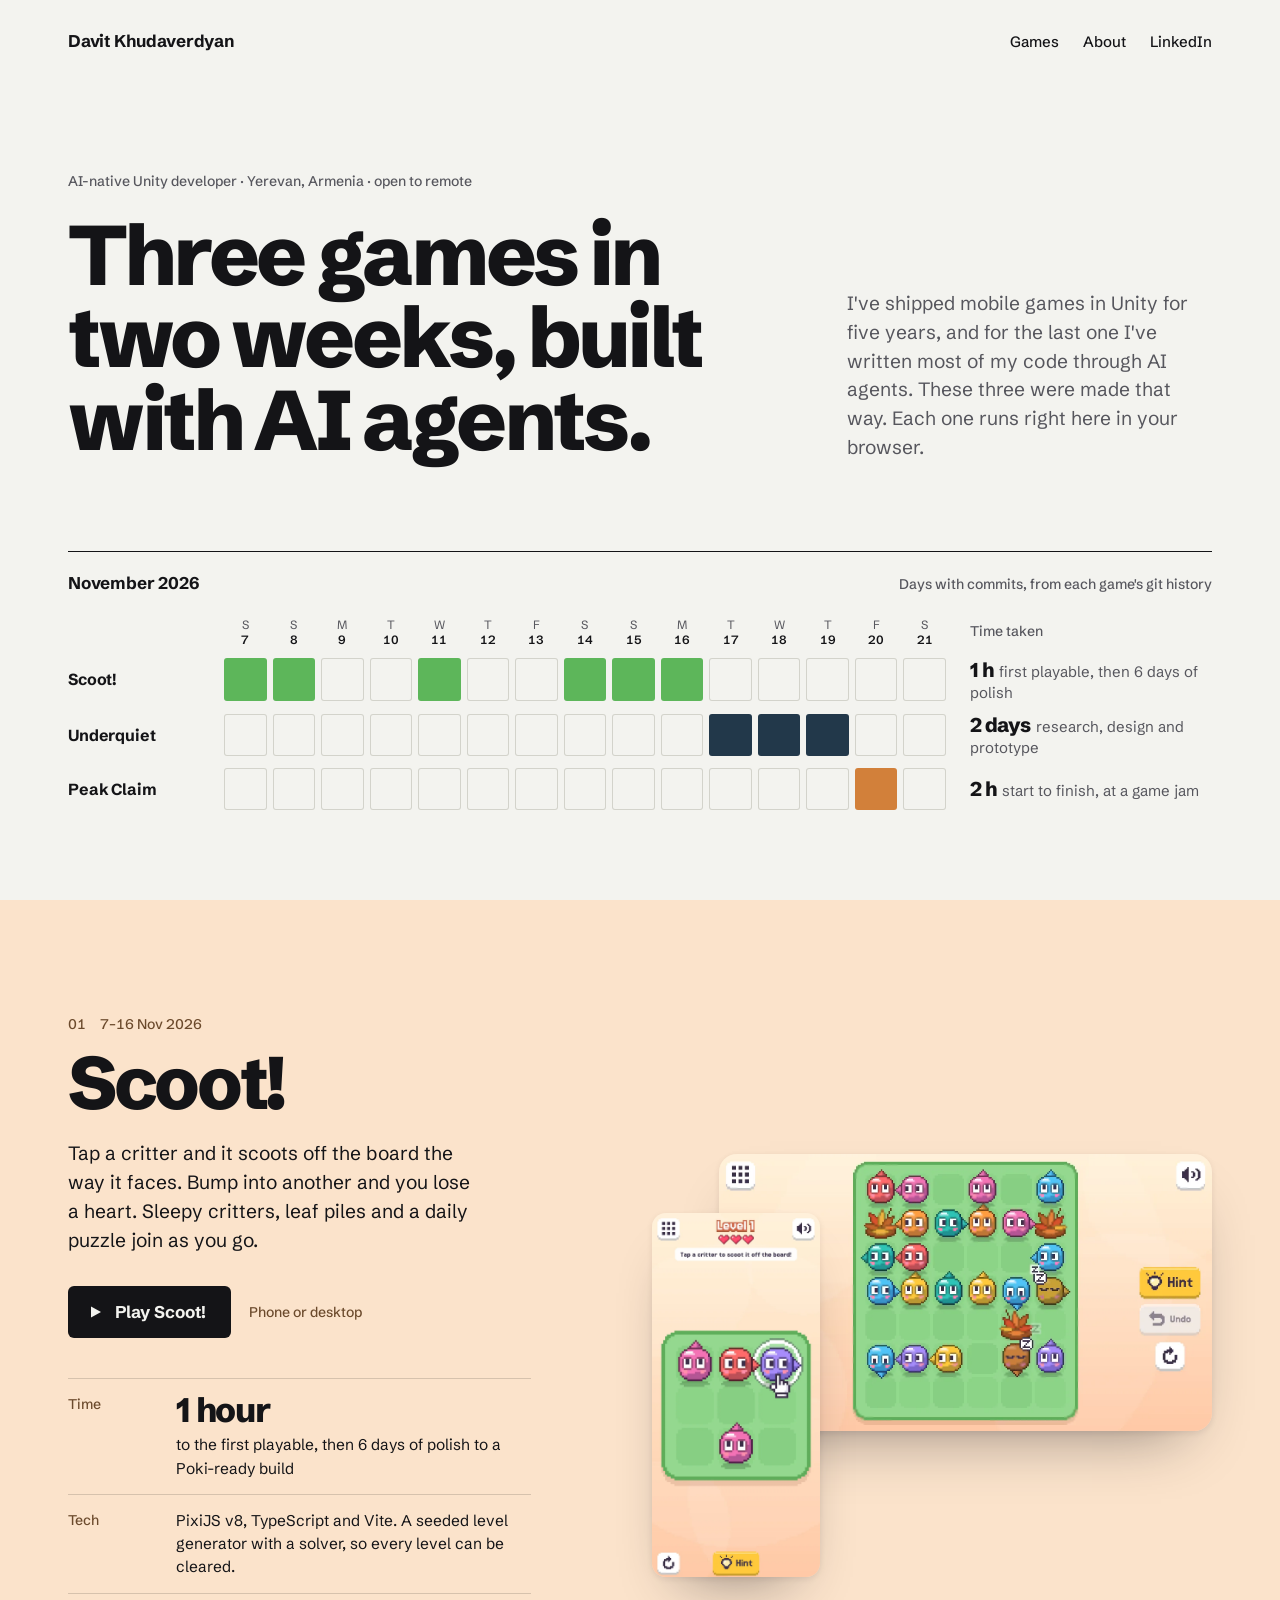
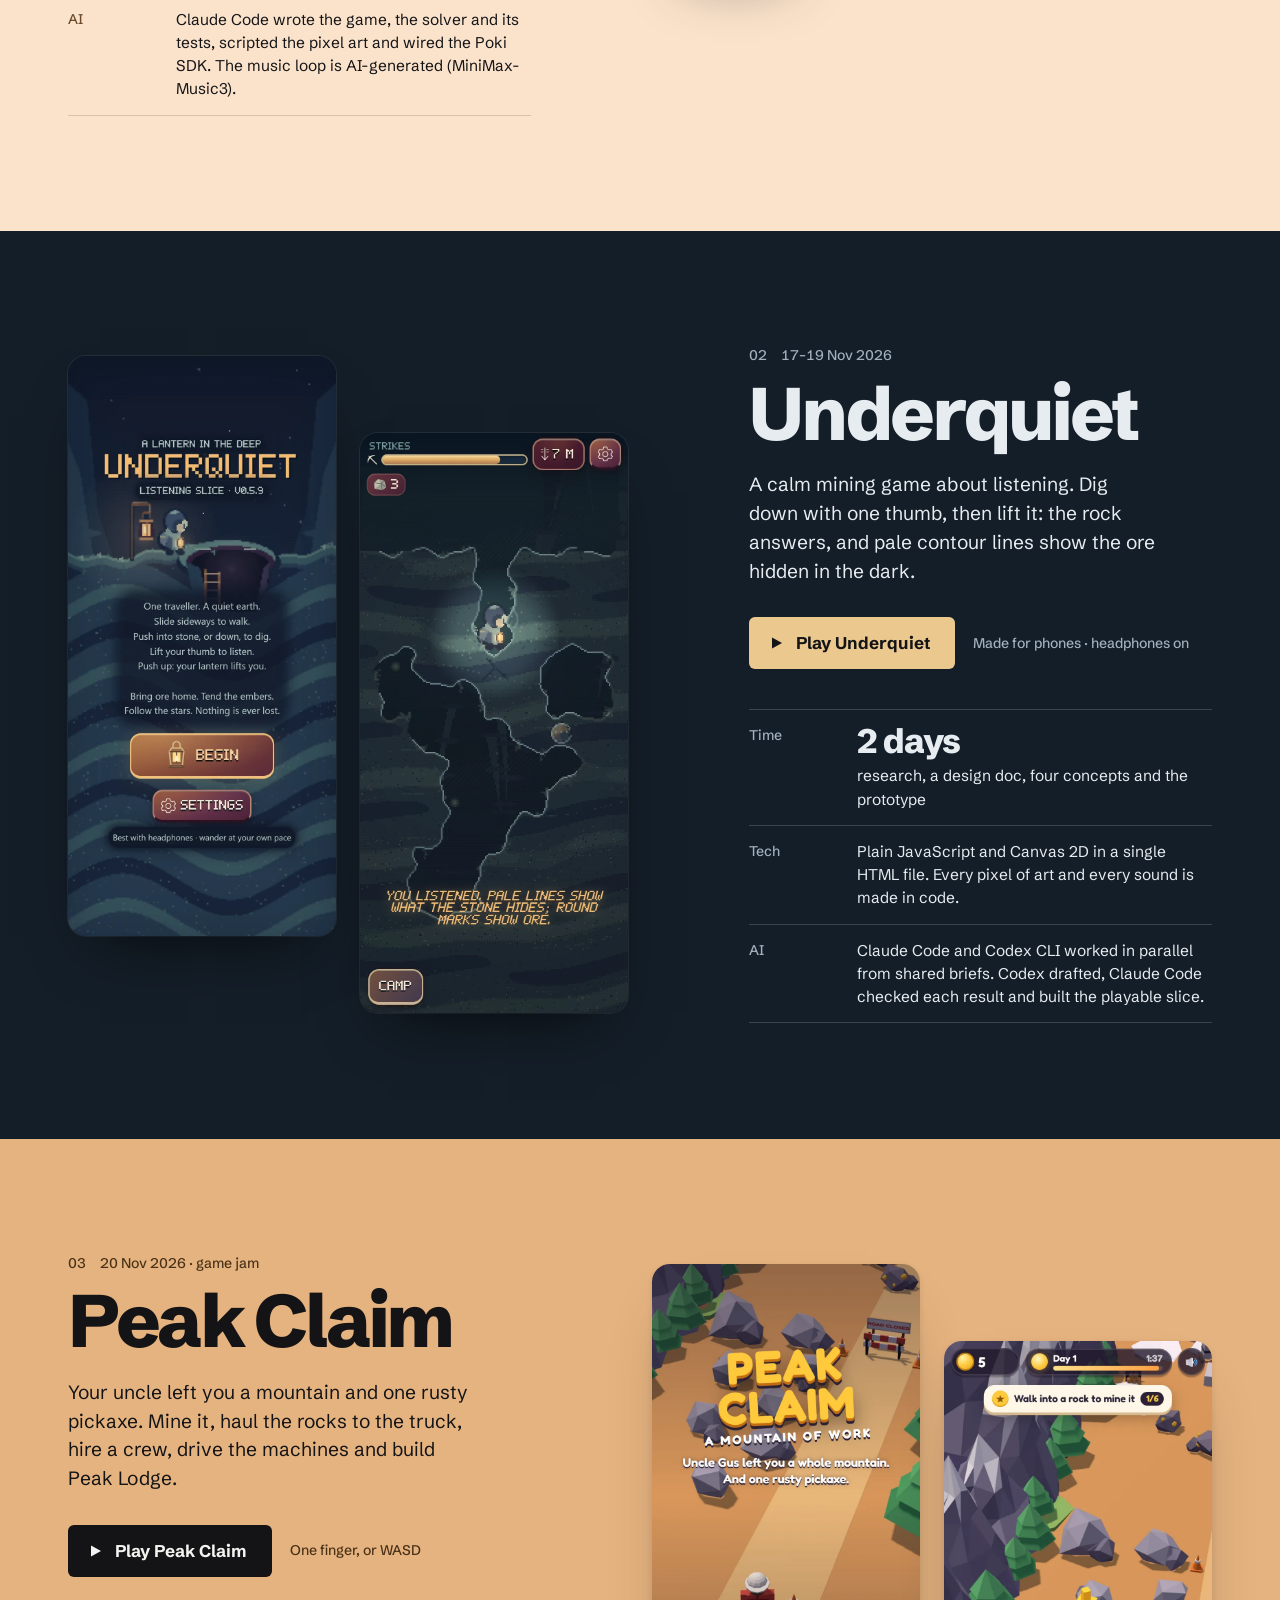
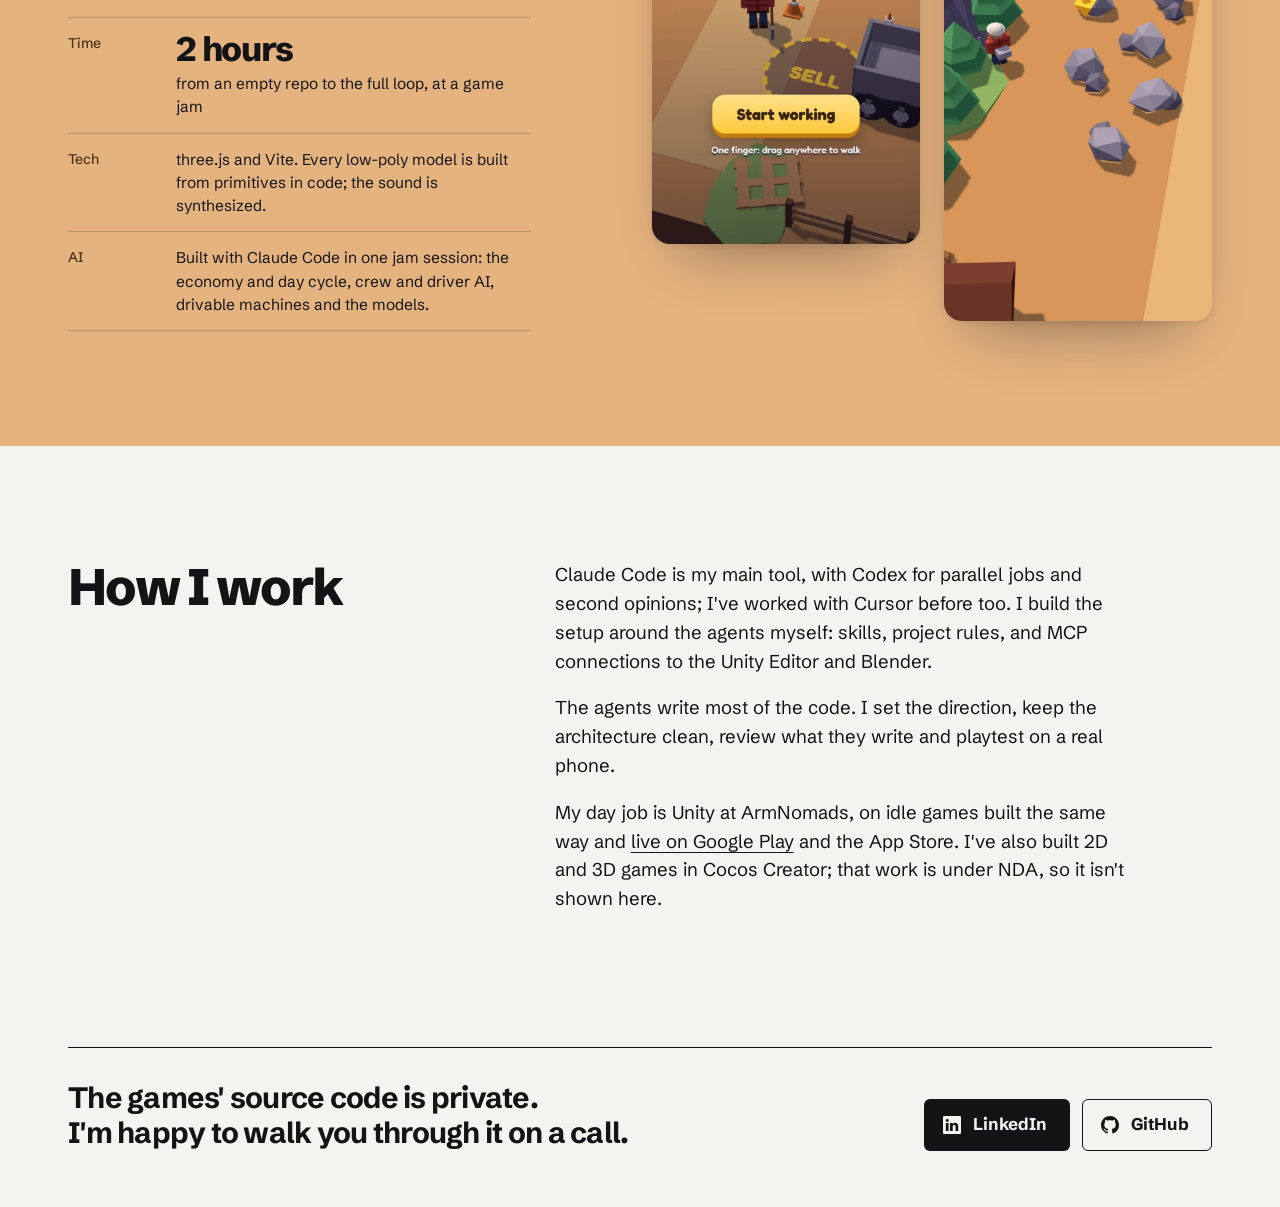
==== commit 91a8e640: "Float the screenshots and make the footer links real buttons The screenshots now bob on a slow loop " ====
--- a/index.html
+++ b/index.html
@@ -20,6 +20,7 @@
 <link rel="preconnect" href="https://fonts.gstatic.com" crossorigin>
 <link rel="stylesheet" href="https://fonts.googleapis.com/css2?family=Schibsted+Grotesk:wght@400..900&amp;display=swap">
 <link rel="stylesheet" href="css/site.css">
+<script src="js/shots.js" defer></script>
 </head>
 <body>
 
@@ -154,11 +155,11 @@
 
 <footer class="wrap">
 <div class="foot">
+<p class="foot-lead"><span>The games' source code is private.</span> <span>I'm happy to walk you through it on a call.</span></p>
 <div class="contact">
-<a href="https://www.linkedin.com/in/khudaverdyan-davit/">LinkedIn</a>
-<a href="https://github.com/eternal-crave">GitHub</a>
+<a class="btn" href="https://www.linkedin.com/in/khudaverdyan-davit/"><svg viewBox="0 0 16 16" aria-hidden="true"><path fill="currentColor" d="M0 1.15C0 .52.52 0 1.17 0h13.66C15.48 0 16 .52 16 1.15v13.7c0 .63-.52 1.15-1.17 1.15H1.17C.52 16 0 15.48 0 14.85V1.15zM4.94 13.39V6.17H2.54v7.22h2.4zM3.74 5.18c.84 0 1.36-.55 1.36-1.25-.01-.71-.52-1.25-1.34-1.25-.82 0-1.36.54-1.36 1.25 0 .7.52 1.25 1.33 1.25h.01zm4.91 8.21V9.36c0-.22.02-.43.08-.59.17-.43.57-.88 1.23-.88.87 0 1.21.66 1.21 1.63v3.87h2.4V9.25c0-2.22-1.18-3.25-2.76-3.25-1.27 0-1.84.7-2.16 1.19v.03h-.02l.02-.03V6.17h-2.4c.03.68 0 7.22 0 7.22h2.4z"/></svg>LinkedIn</a>
+<a class="btn btn--line" href="https://github.com/eternal-crave"><svg viewBox="0 0 16 16" aria-hidden="true"><path fill="currentColor" d="M8 0C3.58 0 0 3.58 0 8c0 3.54 2.29 6.53 5.47 7.59.4.07.55-.17.55-.38 0-.19-.01-.82-.01-1.49-2.01.37-2.53-.49-2.69-.94-.09-.23-.48-.94-.82-1.13-.28-.15-.68-.52-.01-.53.63-.01 1.08.58 1.23.82.72 1.21 1.87.87 2.33.66.07-.52.28-.87.51-1.07-1.78-.2-3.64-.89-3.64-3.95 0-.87.31-1.59.82-2.15-.08-.2-.36-1.02.08-2.12 0 0 .67-.21 2.2.82.64-.18 1.32-.27 2-.27.68 0 1.36.09 2 .27 1.53-1.04 2.2-.82 2.2-.82.44 1.1.16 1.92.08 2.12.51.56.82 1.27.82 2.15 0 3.07-1.87 3.75-3.65 3.95.29.25.54.73.54 1.48 0 1.07-.01 1.93-.01 2.2 0 .21.15.46.55.38A8.013 8.013 0 0016 8c0-4.42-3.58-8-8-8z"/></svg>GitHub</a>
 </div>
-<p class="foot-note small">The games' source code is private. I'm happy to walk you through it on a call.</p>
 </div>
 </footer>
 
--- a/css/site.css
+++ b/css/site.css
@@ -80,11 +80,11 @@
 .game-title { margin: 12px 0 22px; font-weight: 800; font-size: clamp(48px, 5.8vw, 86px); line-height: 0.95; letter-spacing: -0.045em; }
 .pitch { margin: 0; max-width: 34ch; font-size: clamp(18px, 1.5vw, 20px); line-height: 1.5; }
 .actions { display: flex; flex-wrap: wrap; align-items: center; gap: 12px 18px; margin-top: 32px; }
-.play { display: inline-flex; align-items: center; gap: 12px; min-height: 52px; padding: 0 24px 0 20px; border-radius: 6px; background: var(--ink); color: var(--paper); font-weight: 700; font-size: 17px; text-decoration: none; transition: transform 0.15s ease, background-color 0.15s ease; }
+.play, .btn { display: inline-flex; align-items: center; gap: 12px; min-height: 52px; padding: 0 24px 0 20px; border: 1.5px solid transparent; border-radius: 6px; background: var(--ink); color: var(--paper); font-weight: 700; font-size: 17px; text-decoration: none; transition: transform 0.15s ease, background-color 0.15s ease, color 0.15s ease; }
 .play svg { width: 14px; height: 14px; flex: none; }
-.play:hover { background: #000; transform: translateY(-1px); }
-.play:active { transform: translateY(0); }
-.play:focus-visible { outline: 3px solid var(--fg, var(--ink)); outline-offset: 3px; }
+.play:hover, .btn:hover { background: #000; transform: translateY(-1px); }
+.play:active, .btn:active { transform: translateY(0); }
+.play:focus-visible, .btn:focus-visible { outline: 3px solid var(--fg, var(--ink)); outline-offset: 3px; }
 .game--uq .play { background: var(--uq-lamp); color: var(--ink); }
 .game--uq .play:hover { background: #f4d8a8; }
 .hint { color: var(--sub); }
@@ -101,6 +101,15 @@
 .stack { position: relative; padding: 0 0 26% 12%; }
 .stack .phone { position: absolute; left: 0; bottom: 0; width: 30%; border-radius: 14px; }
 
+/* Screenshots float on a slow loop, each on its own phase. js/shots.js adds a small pull
+   toward the cursor through the separate `translate` property, so the two don't fight. */
+@keyframes float { 0%, 100% { transform: translateY(0); } 50% { transform: translateY(var(--lift)); } }
+.shot { --lift: -10px; animation: float var(--dur, 7s) ease-in-out var(--delay, 0s) infinite; }
+.game--uq .shot { --delay: -1.6s; }
+.game--peak .shot { --delay: -4.2s; }
+.pair .shot:nth-child(2) { --dur: 8.4s; --delay: -3s; --lift: -12px; }
+.stack .phone { --dur: 6.2s; --delay: -2.4s; --lift: -12px; }
+
 /* About */
 .about { padding-top: clamp(72px, 9vw, 136px); padding-bottom: clamp(72px, 9vw, 136px); }
 .about-grid { display: grid; grid-template-columns: repeat(12, minmax(0, 1fr)); column-gap: 24px; row-gap: 28px; }
@@ -110,11 +119,14 @@
 .about-body a { text-underline-offset: 4px; }
 
 /* Footer */
-.foot { display: flex; flex-wrap: wrap; justify-content: space-between; align-items: end; gap: 28px; padding-top: 28px; padding-bottom: 48px; border-top: 1.5px solid var(--ink); }
-.contact { display: flex; flex-wrap: wrap; gap: 6px 40px; }
-.contact a { font-weight: 800; font-size: clamp(36px, 4.6vw, 64px); line-height: 1.05; letter-spacing: -0.045em; text-decoration: none; }
-.contact a:hover { text-decoration: underline; text-decoration-thickness: 3px; text-underline-offset: 6px; }
-.foot-note { margin: 0; color: var(--muted); max-width: 40ch; }
+.foot { display: flex; flex-wrap: wrap; justify-content: space-between; align-items: end; gap: 28px 48px; padding-top: 32px; padding-bottom: 56px; border-top: 1.5px solid var(--ink); }
+.foot-lead { flex: 1 1 480px; max-width: 720px; margin: 0; font-weight: 700; font-size: clamp(22px, 2.3vw, 30px); line-height: 1.2; letter-spacing: -0.025em; }
+.foot-lead span { display: block; text-wrap: balance; }
+.contact { display: flex; flex-wrap: wrap; gap: 12px; }
+.btn { padding: 0 22px 0 18px; }
+.btn svg { width: 18px; height: 18px; flex: none; }
+.btn--line { border-color: var(--ink); background: transparent; color: var(--ink); }
+.btn--line:hover { background: var(--ink); color: var(--paper); }
 
 @media (max-width: 860px) {
   h1, .lede { grid-column: 1 / -1; }
@@ -135,5 +147,6 @@
 }
 
 @media (prefers-reduced-motion: reduce) {
-  .play { transition: none; }
+  .play, .btn { transition: none; }
+  .shot { animation: none; }
 }
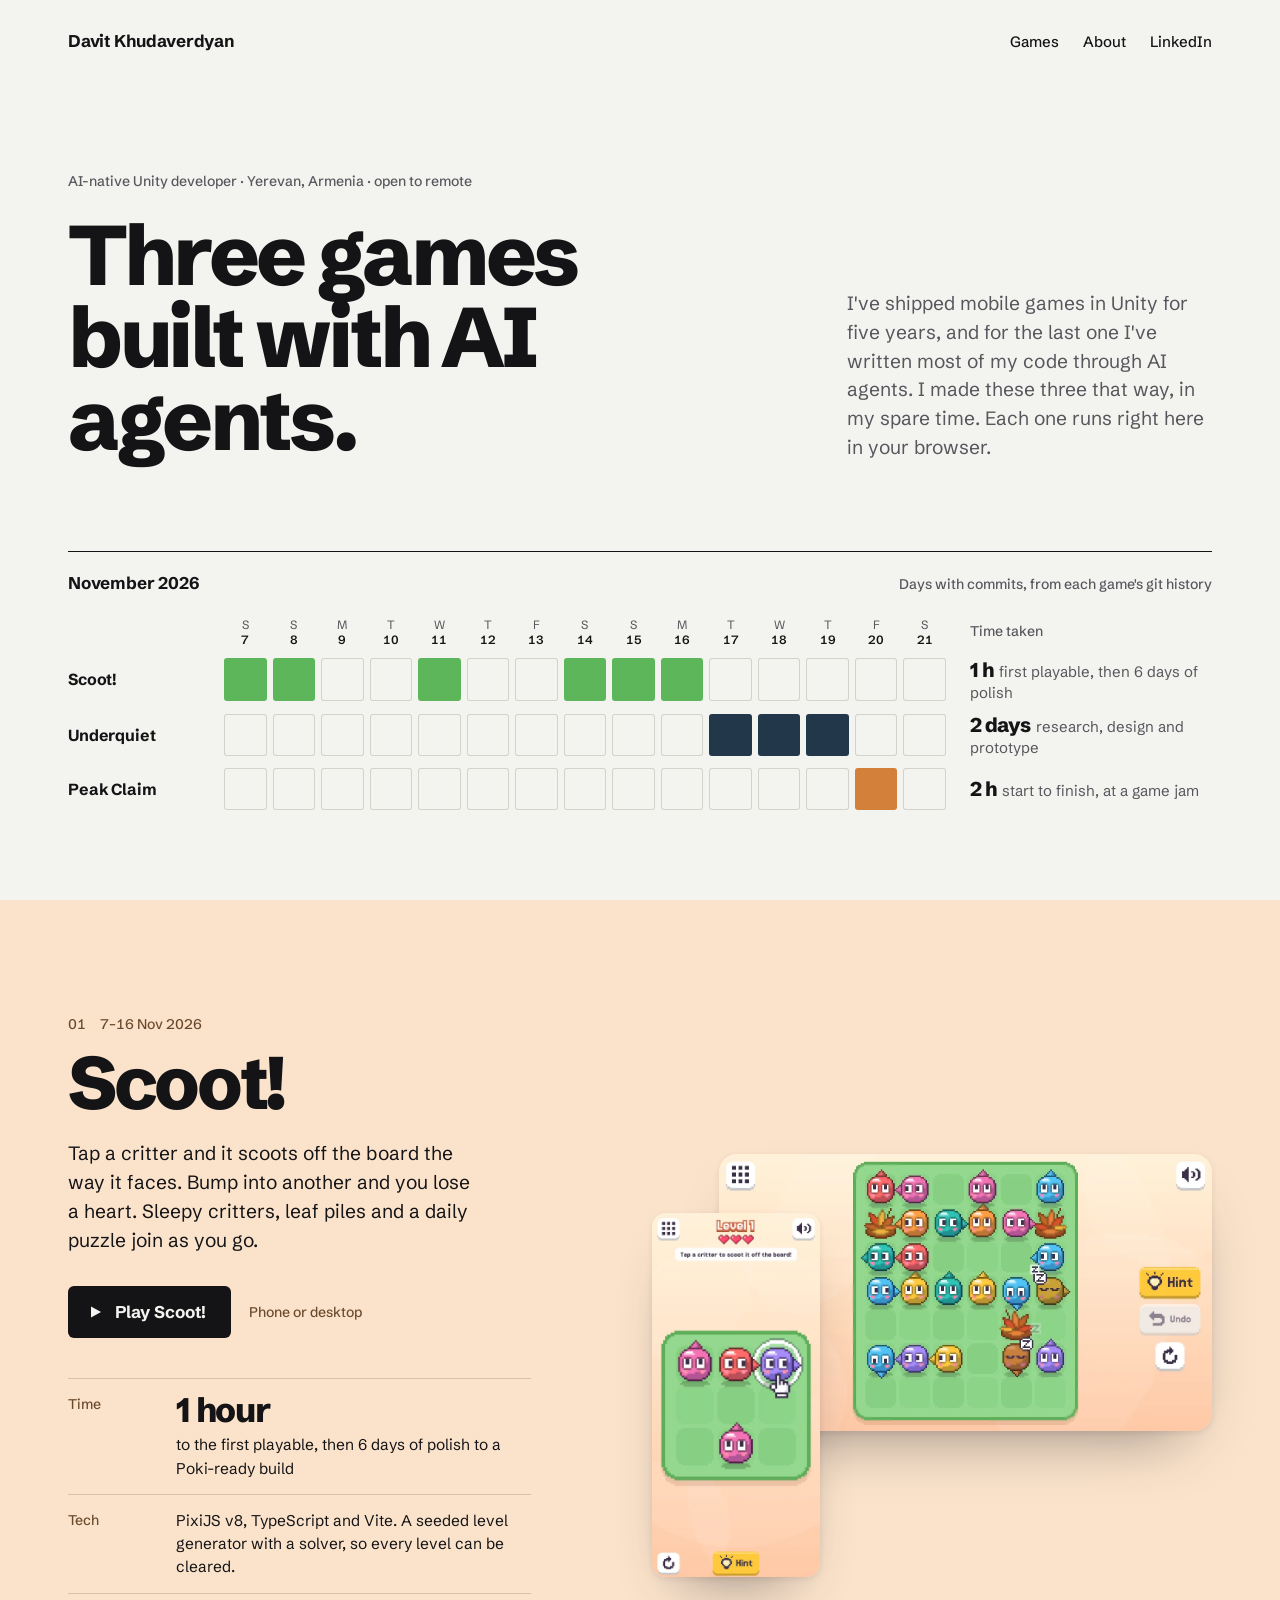
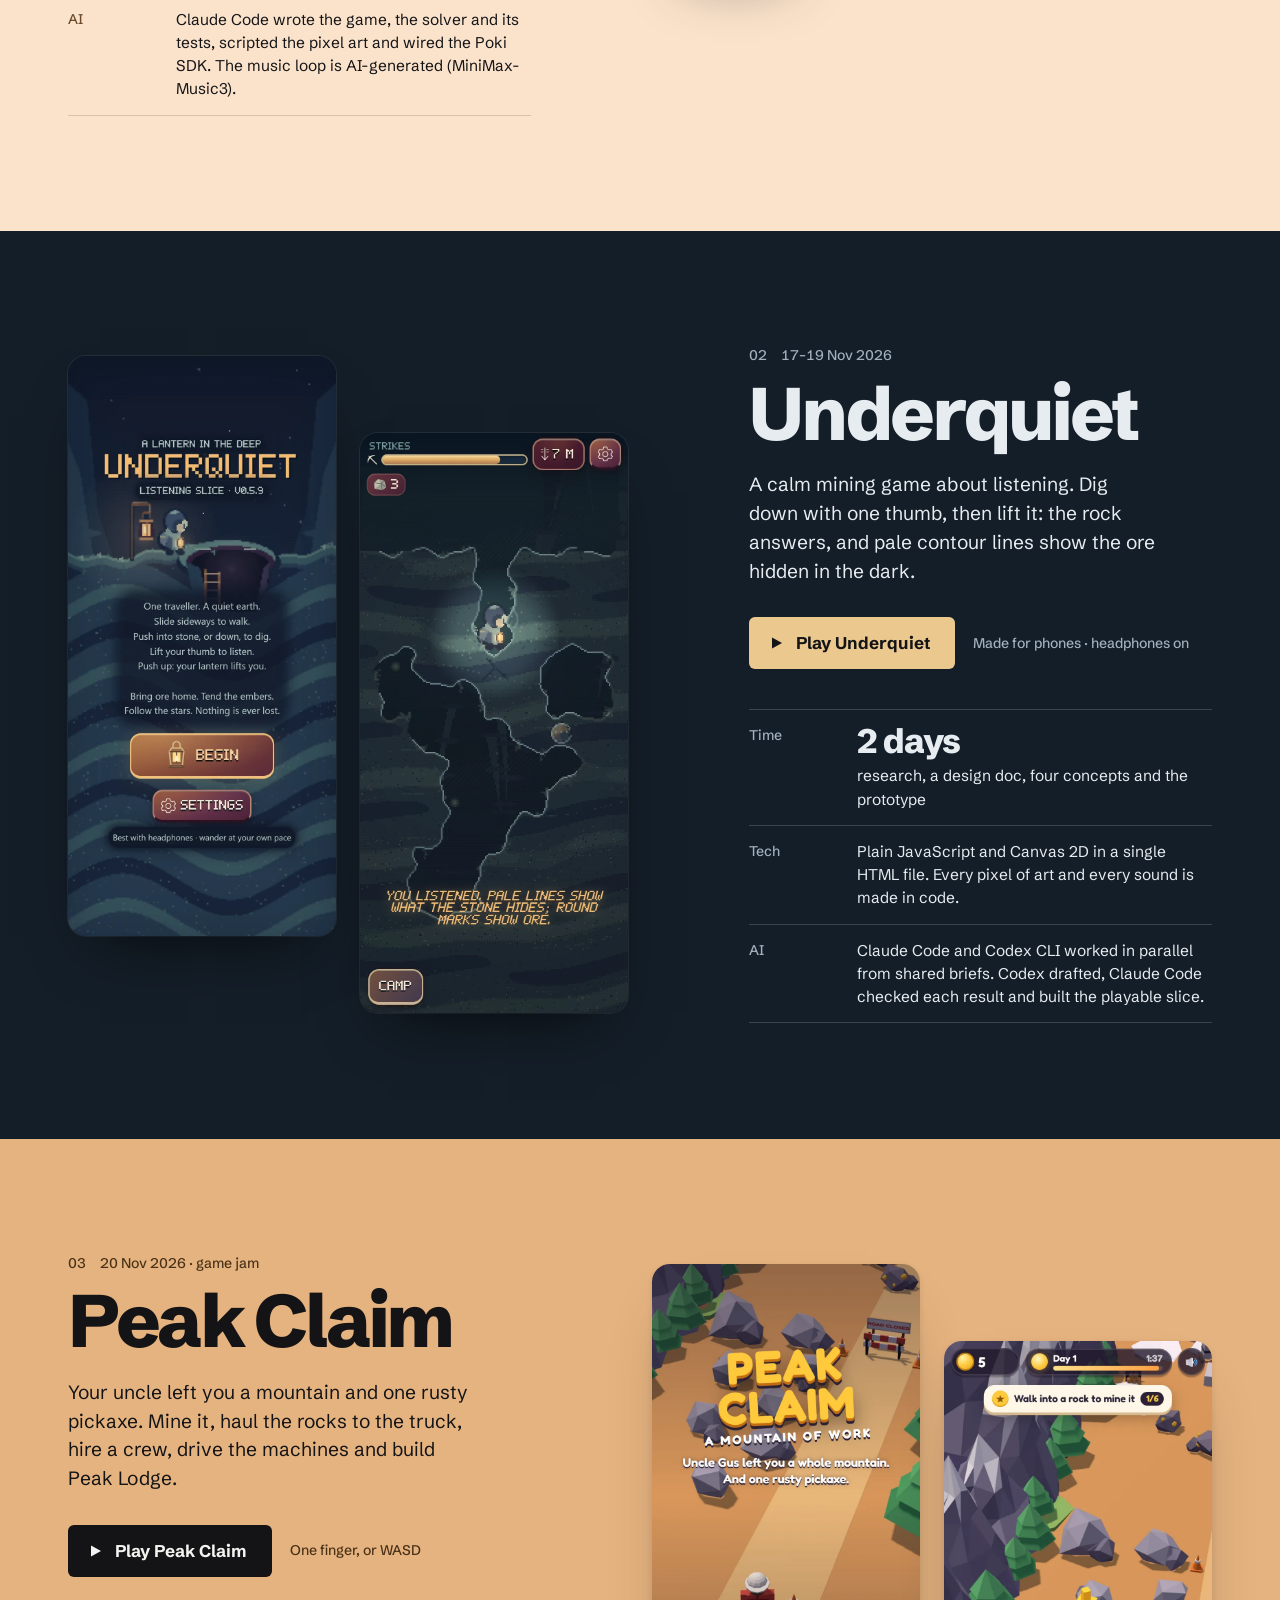
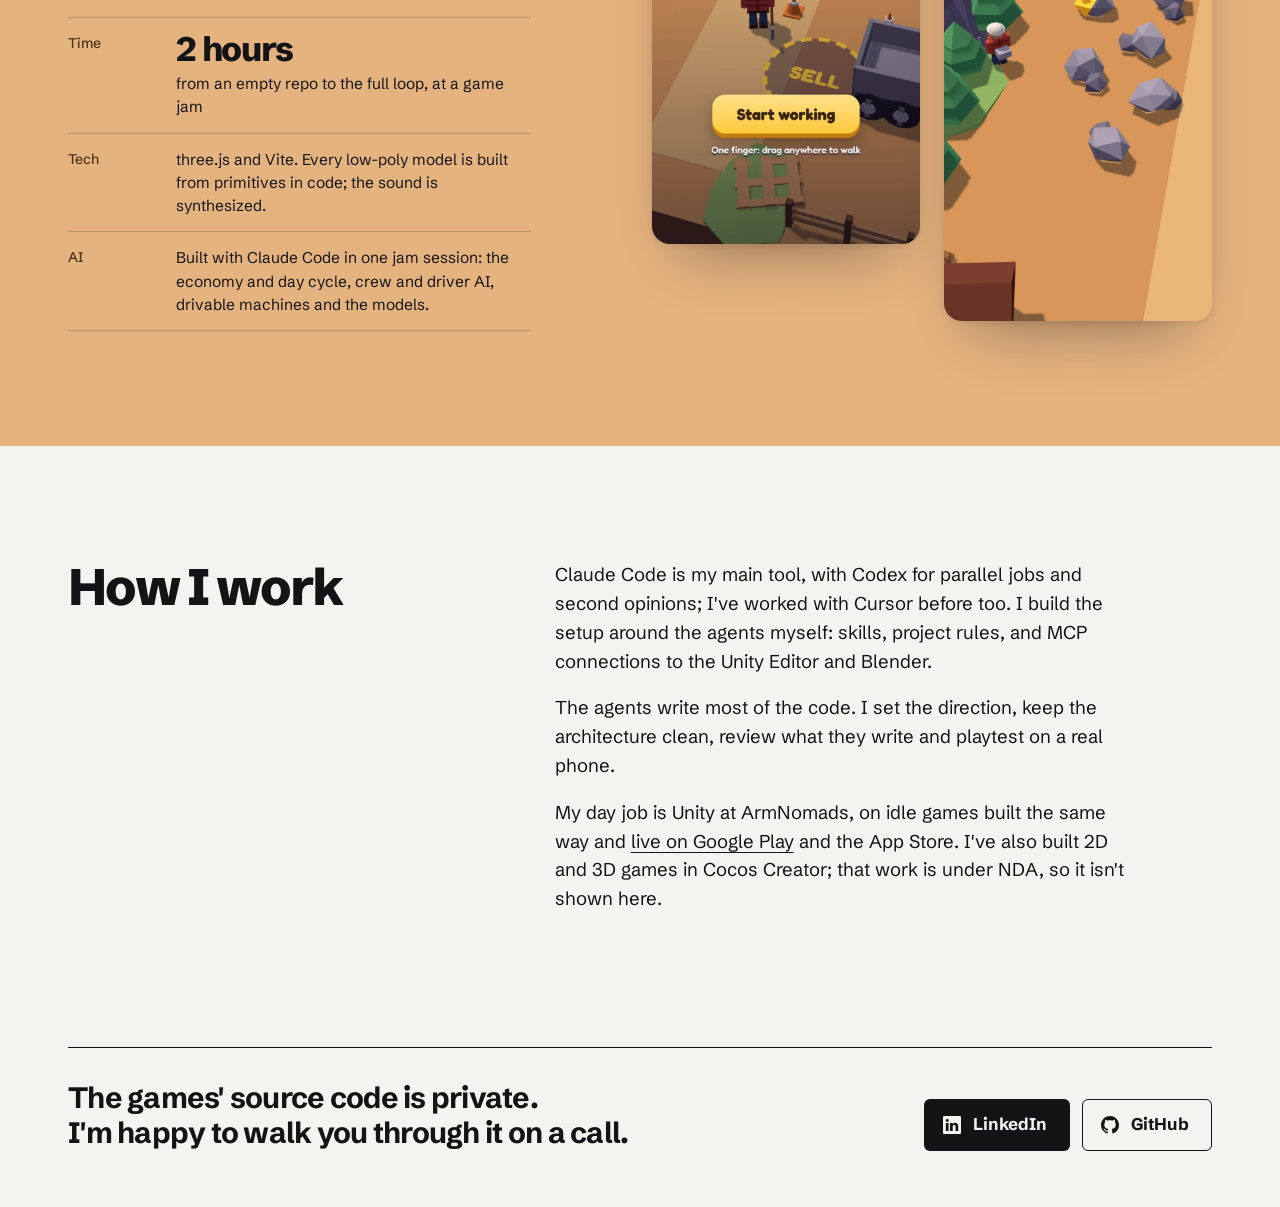
==== commit f976633f: "Drop 'in two weeks' from the heading and description The games were made in spare time over two cale" ====
--- a/index.html
+++ b/index.html
@@ -4,7 +4,7 @@
 <meta charset="utf-8">
 <meta name="viewport" content="width=device-width, initial-scale=1">
 <title>Davit Khudaverdyan · AI-native Unity developer</title>
-<meta name="description" content="Three games built with AI agents in two weeks, playable in the browser: Scoot!, Underquiet and Peak Claim. Davit Khudaverdyan, Unity developer.">
+<meta name="description" content="Three games built with AI agents in my spare time, playable in the browser: Scoot!, Underquiet and Peak Claim. Davit Khudaverdyan, Unity developer.">
 <link rel="canonical" href="https://eternal-crave.github.io/gamedev-portfolio/">
 <meta property="og:type" content="website">
 <meta property="og:title" content="Davit Khudaverdyan · Three games built with AI agents">
@@ -37,8 +37,8 @@
 <section class="wrap intro">
 <p class="role small">AI-native Unity developer · Yerevan, Armenia · open to remote</p>
 <div class="intro-grid">
-<h1>Three games in two weeks, built with AI agents.</h1>
-<p class="lede">I've shipped mobile games in Unity for five years, and for the last one I've written most of my code through AI agents. These three were made that way. Each one runs right here in your browser.</p>
+<h1>Three games built with AI agents.</h1>
+<p class="lede">I've shipped mobile games in Unity for five years, and for the last one I've written most of my code through AI agents. I made these three that way, in my spare time. Each one runs right here in your browser.</p>
 </div>
 
 <figure class="log" id="games" aria-labelledby="log-title">
